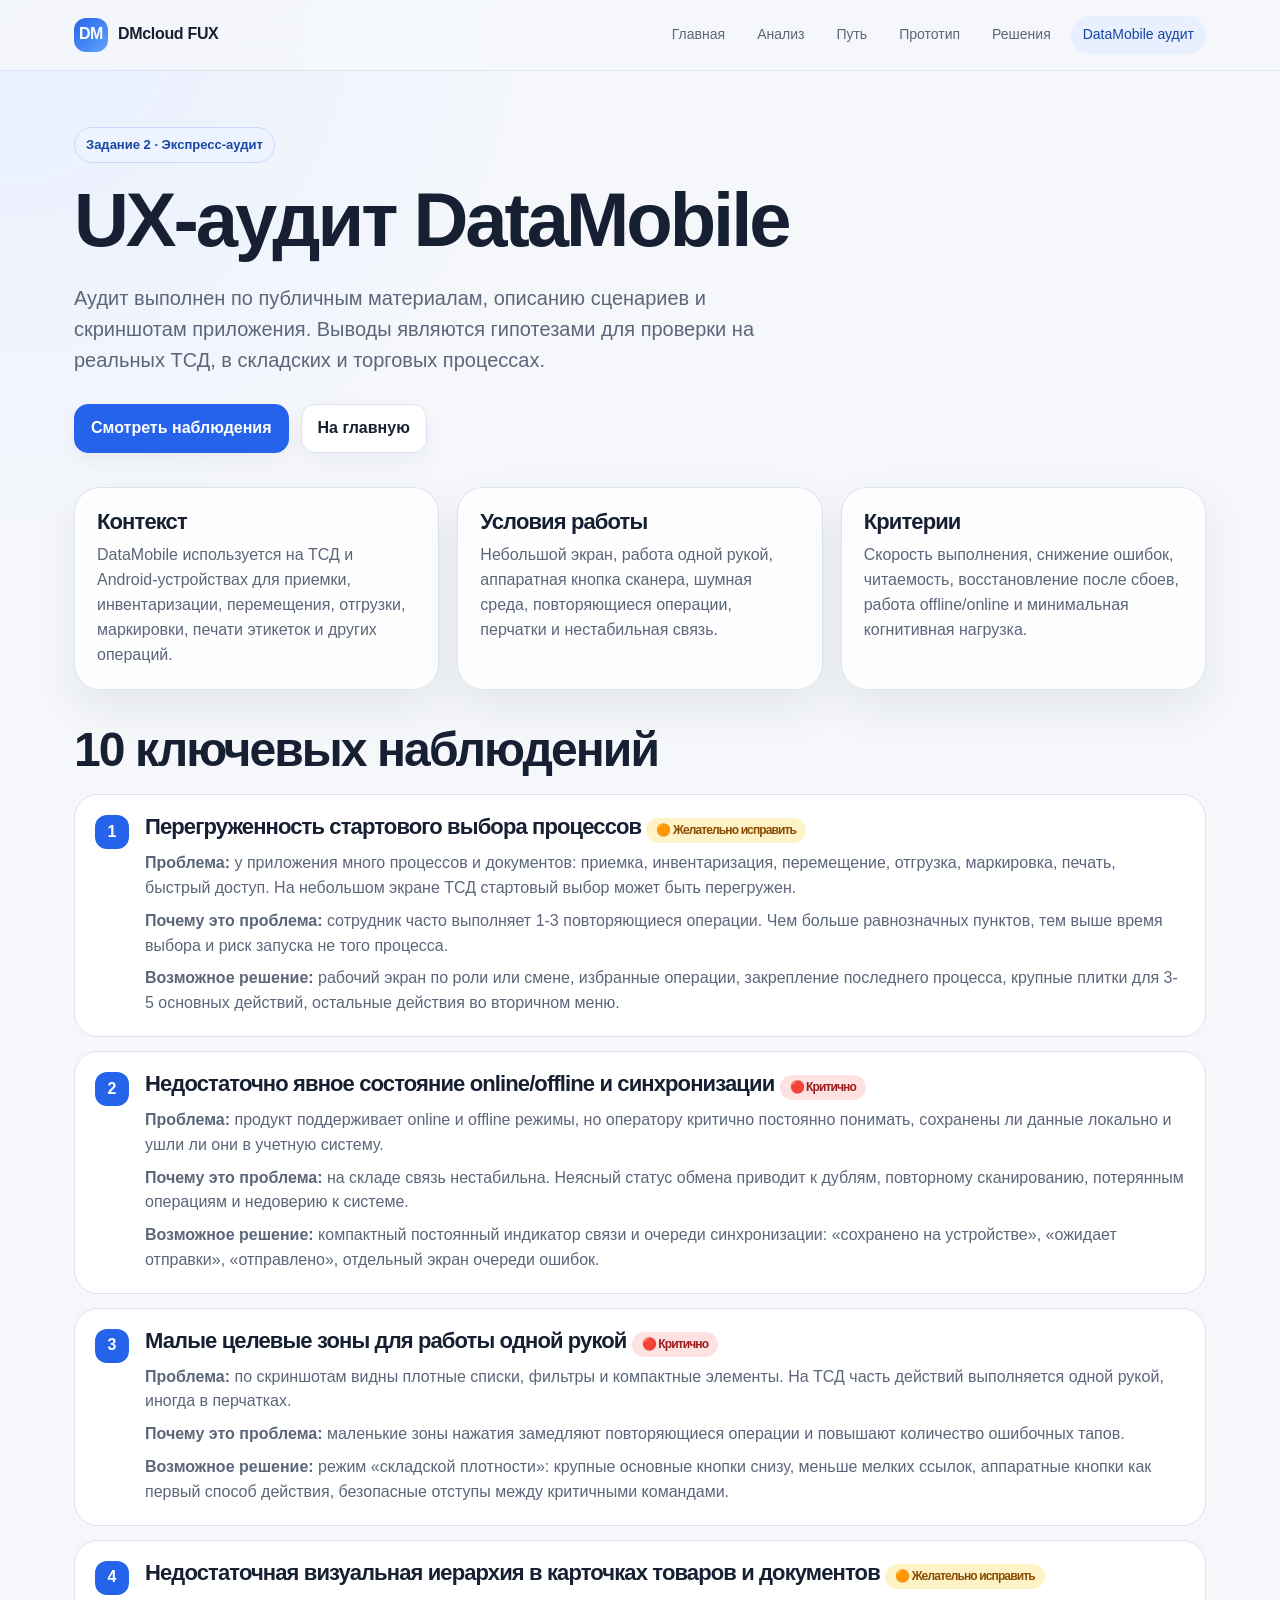
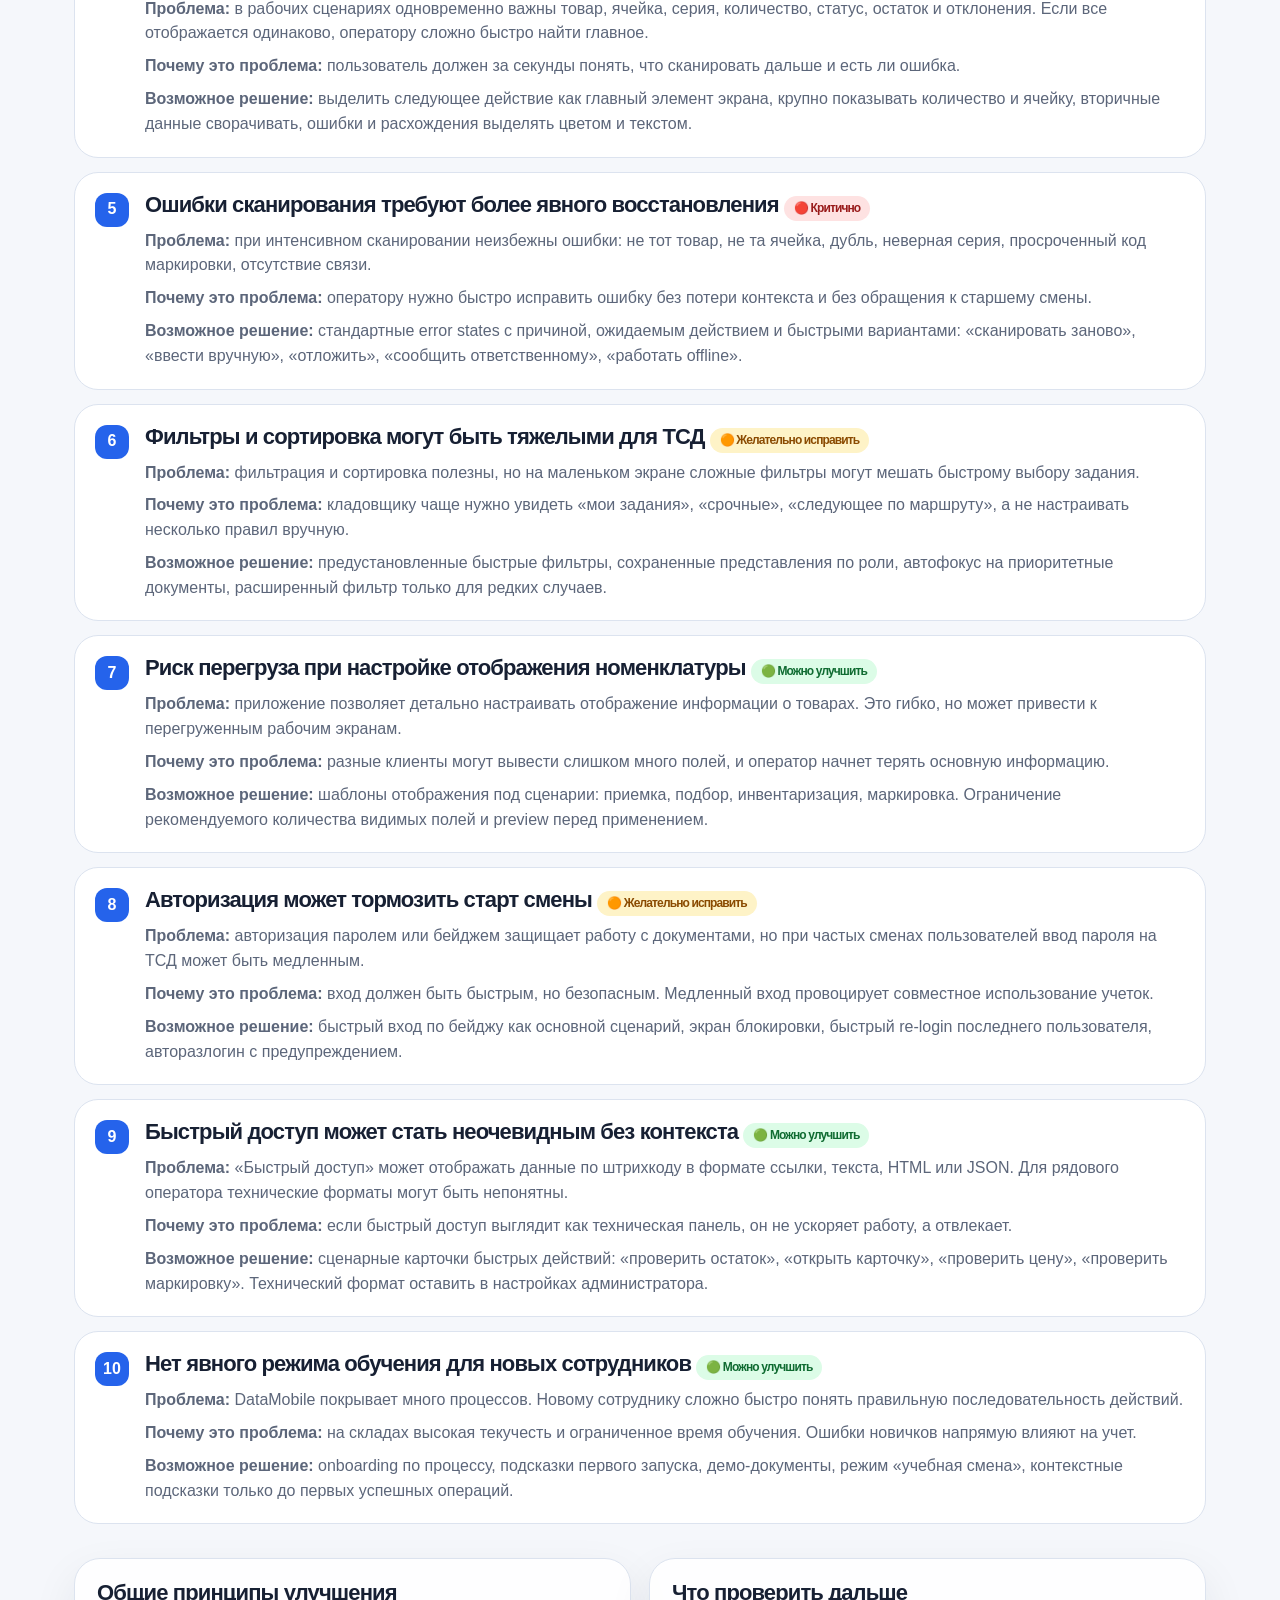
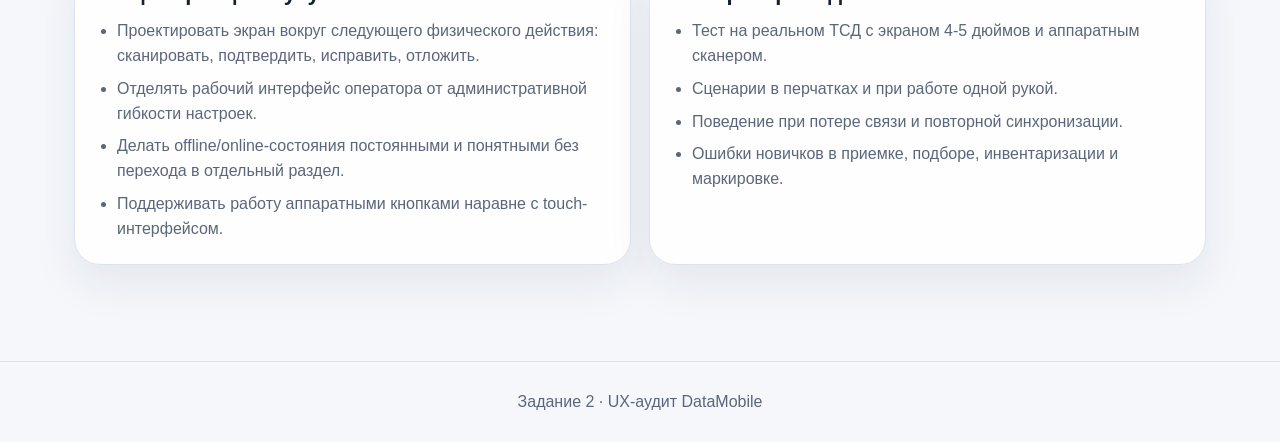
==== datamobile-audit.html @ c8d927a5 "Add DataMobile UX audit page" ====
<!doctype html>
<html lang="ru">
  <head>
    <meta charset="utf-8">
    <meta name="viewport" content="width=device-width, initial-scale=1">
    <title>UX-аудит DataMobile</title>
    <link rel="stylesheet" href="assets/styles.css">
  </head>
  <body>
    <header class="site-header">
      <nav class="nav" aria-label="Основная навигация">
        <a class="brand" href="index.html"><span class="brand-mark">DM</span><span>DMcloud FUX</span></a>
        <div class="nav-links">
          <a href="index.html">Главная</a>
          <a href="research.html">Анализ</a>
          <a href="journey.html">Путь</a>
          <a href="prototype.html">Прототип</a>
          <a href="decisions.html">Решения</a>
          <a class="active" href="datamobile-audit.html">DataMobile аудит</a>
        </div>
      </nav>
    </header>

    <main class="container">
      <p class="eyebrow">Задание 2 · Экспресс-аудит</p>
      <h1>UX-аудит DataMobile</h1>
      <p class="lead">Аудит выполнен по публичным материалам, описанию сценариев и скриншотам приложения. Выводы являются гипотезами для проверки на реальных ТСД, в складских и торговых процессах.</p>
      <div class="actions">
        <a class="button primary" href="#observations">Смотреть наблюдения</a>
        <a class="button" href="index.html">На главную</a>
      </div>

      <section class="section grid three">
        <article class="card info-card">
          <h3>Контекст</h3>
          <p>DataMobile используется на ТСД и Android-устройствах для приемки, инвентаризации, перемещения, отгрузки, маркировки, печати этикеток и других операций.</p>
        </article>
        <article class="card info-card">
          <h3>Условия работы</h3>
          <p>Небольшой экран, работа одной рукой, аппаратная кнопка сканера, шумная среда, повторяющиеся операции, перчатки и нестабильная связь.</p>
        </article>
        <article class="card info-card">
          <h3>Критерии</h3>
          <p>Скорость выполнения, снижение ошибок, читаемость, восстановление после сбоев, работа offline/online и минимальная когнитивная нагрузка.</p>
        </article>
      </section>

      <section id="observations" class="section">
        <h2 class="section-title">10 ключевых наблюдений</h2>
        <div class="flow">
          <article class="flow-step">
            <h3>Перегруженность стартового выбора процессов <span class="pill warning">🟠 Желательно исправить</span></h3>
            <p><strong>Проблема:</strong> у приложения много процессов и документов: приемка, инвентаризация, перемещение, отгрузка, маркировка, печать, быстрый доступ. На небольшом экране ТСД стартовый выбор может быть перегружен.</p>
            <p><strong>Почему это проблема:</strong> сотрудник часто выполняет 1-3 повторяющиеся операции. Чем больше равнозначных пунктов, тем выше время выбора и риск запуска не того процесса.</p>
            <p><strong>Возможное решение:</strong> рабочий экран по роли или смене, избранные операции, закрепление последнего процесса, крупные плитки для 3-5 основных действий, остальные действия во вторичном меню.</p>
          </article>

          <article class="flow-step">
            <h3>Недостаточно явное состояние online/offline и синхронизации <span class="pill danger">🔴 Критично</span></h3>
            <p><strong>Проблема:</strong> продукт поддерживает online и offline режимы, но оператору критично постоянно понимать, сохранены ли данные локально и ушли ли они в учетную систему.</p>
            <p><strong>Почему это проблема:</strong> на складе связь нестабильна. Неясный статус обмена приводит к дублям, повторному сканированию, потерянным операциям и недоверию к системе.</p>
            <p><strong>Возможное решение:</strong> компактный постоянный индикатор связи и очереди синхронизации: «сохранено на устройстве», «ожидает отправки», «отправлено», отдельный экран очереди ошибок.</p>
          </article>

          <article class="flow-step">
            <h3>Малые целевые зоны для работы одной рукой <span class="pill danger">🔴 Критично</span></h3>
            <p><strong>Проблема:</strong> по скриншотам видны плотные списки, фильтры и компактные элементы. На ТСД часть действий выполняется одной рукой, иногда в перчатках.</p>
            <p><strong>Почему это проблема:</strong> маленькие зоны нажатия замедляют повторяющиеся операции и повышают количество ошибочных тапов.</p>
            <p><strong>Возможное решение:</strong> режим «складской плотности»: крупные основные кнопки снизу, меньше мелких ссылок, аппаратные кнопки как первый способ действия, безопасные отступы между критичными командами.</p>
          </article>

          <article class="flow-step">
            <h3>Недостаточная визуальная иерархия в карточках товаров и документов <span class="pill warning">🟠 Желательно исправить</span></h3>
            <p><strong>Проблема:</strong> в рабочих сценариях одновременно важны товар, ячейка, серия, количество, статус, остаток и отклонения. Если все отображается одинаково, оператору сложно быстро найти главное.</p>
            <p><strong>Почему это проблема:</strong> пользователь должен за секунды понять, что сканировать дальше и есть ли ошибка.</p>
            <p><strong>Возможное решение:</strong> выделить следующее действие как главный элемент экрана, крупно показывать количество и ячейку, вторичные данные сворачивать, ошибки и расхождения выделять цветом и текстом.</p>
          </article>

          <article class="flow-step">
            <h3>Ошибки сканирования требуют более явного восстановления <span class="pill danger">🔴 Критично</span></h3>
            <p><strong>Проблема:</strong> при интенсивном сканировании неизбежны ошибки: не тот товар, не та ячейка, дубль, неверная серия, просроченный код маркировки, отсутствие связи.</p>
            <p><strong>Почему это проблема:</strong> оператору нужно быстро исправить ошибку без потери контекста и без обращения к старшему смены.</p>
            <p><strong>Возможное решение:</strong> стандартные error states с причиной, ожидаемым действием и быстрыми вариантами: «сканировать заново», «ввести вручную», «отложить», «сообщить ответственному», «работать offline».</p>
          </article>

          <article class="flow-step">
            <h3>Фильтры и сортировка могут быть тяжелыми для ТСД <span class="pill warning">🟠 Желательно исправить</span></h3>
            <p><strong>Проблема:</strong> фильтрация и сортировка полезны, но на маленьком экране сложные фильтры могут мешать быстрому выбору задания.</p>
            <p><strong>Почему это проблема:</strong> кладовщику чаще нужно увидеть «мои задания», «срочные», «следующее по маршруту», а не настраивать несколько правил вручную.</p>
            <p><strong>Возможное решение:</strong> предустановленные быстрые фильтры, сохраненные представления по роли, автофокус на приоритетные документы, расширенный фильтр только для редких случаев.</p>
          </article>

          <article class="flow-step">
            <h3>Риск перегруза при настройке отображения номенклатуры <span class="pill success">🟢 Можно улучшить</span></h3>
            <p><strong>Проблема:</strong> приложение позволяет детально настраивать отображение информации о товарах. Это гибко, но может привести к перегруженным рабочим экранам.</p>
            <p><strong>Почему это проблема:</strong> разные клиенты могут вывести слишком много полей, и оператор начнет терять основную информацию.</p>
            <p><strong>Возможное решение:</strong> шаблоны отображения под сценарии: приемка, подбор, инвентаризация, маркировка. Ограничение рекомендуемого количества видимых полей и preview перед применением.</p>
          </article>

          <article class="flow-step">
            <h3>Авторизация может тормозить старт смены <span class="pill warning">🟠 Желательно исправить</span></h3>
            <p><strong>Проблема:</strong> авторизация паролем или бейджем защищает работу с документами, но при частых сменах пользователей ввод пароля на ТСД может быть медленным.</p>
            <p><strong>Почему это проблема:</strong> вход должен быть быстрым, но безопасным. Медленный вход провоцирует совместное использование учеток.</p>
            <p><strong>Возможное решение:</strong> быстрый вход по бейджу как основной сценарий, экран блокировки, быстрый re-login последнего пользователя, авторазлогин с предупреждением.</p>
          </article>

          <article class="flow-step">
            <h3>Быстрый доступ может стать неочевидным без контекста <span class="pill success">🟢 Можно улучшить</span></h3>
            <p><strong>Проблема:</strong> «Быстрый доступ» может отображать данные по штрихкоду в формате ссылки, текста, HTML или JSON. Для рядового оператора технические форматы могут быть непонятны.</p>
            <p><strong>Почему это проблема:</strong> если быстрый доступ выглядит как техническая панель, он не ускоряет работу, а отвлекает.</p>
            <p><strong>Возможное решение:</strong> сценарные карточки быстрых действий: «проверить остаток», «открыть карточку», «проверить цену», «проверить маркировку». Технический формат оставить в настройках администратора.</p>
          </article>

          <article class="flow-step">
            <h3>Нет явного режима обучения для новых сотрудников <span class="pill success">🟢 Можно улучшить</span></h3>
            <p><strong>Проблема:</strong> DataMobile покрывает много процессов. Новому сотруднику сложно быстро понять правильную последовательность действий.</p>
            <p><strong>Почему это проблема:</strong> на складах высокая текучесть и ограниченное время обучения. Ошибки новичков напрямую влияют на учет.</p>
            <p><strong>Возможное решение:</strong> onboarding по процессу, подсказки первого запуска, демо-документы, режим «учебная смена», контекстные подсказки только до первых успешных операций.</p>
          </article>
        </div>
      </section>

      <section class="section compare">
        <article class="card info-card">
          <h3>Общие принципы улучшения</h3>
          <ul class="list">
            <li>Проектировать экран вокруг следующего физического действия: сканировать, подтвердить, исправить, отложить.</li>
            <li>Отделять рабочий интерфейс оператора от административной гибкости настроек.</li>
            <li>Делать offline/online-состояния постоянными и понятными без перехода в отдельный раздел.</li>
            <li>Поддерживать работу аппаратными кнопками наравне с touch-интерфейсом.</li>
          </ul>
        </article>
        <article class="card info-card">
          <h3>Что проверить дальше</h3>
          <ul class="list">
            <li>Тест на реальном ТСД с экраном 4-5 дюймов и аппаратным сканером.</li>
            <li>Сценарии в перчатках и при работе одной рукой.</li>
            <li>Поведение при потере связи и повторной синхронизации.</li>
            <li>Ошибки новичков в приемке, подборе, инвентаризации и маркировке.</li>
          </ul>
        </article>
      </section>
    </main>

    <footer class="footer">Задание 2 · UX-аудит DataMobile</footer>
  </body>
</html>
---- assets/styles.css ----
:root {
  --bg: #f5f7fb;
  --surface: #ffffff;
  --surface-strong: #eef4ff;
  --text: #172033;
  --muted: #5c667a;
  --line: #dce3ef;
  --primary: #2563eb;
  --primary-dark: #1746a2;
  --success: #16a34a;
  --warning: #f59e0b;
  --danger: #dc2626;
  --shadow: 0 18px 45px rgba(23, 32, 51, 0.08);
}

* {
  box-sizing: border-box;
}

html {
  scroll-behavior: smooth;
}

body {
  margin: 0;
  color: var(--text);
  background: radial-gradient(circle at top left, #e7efff 0, transparent 34rem), var(--bg);
  font-family: Inter, "Segoe UI", Arial, sans-serif;
  line-height: 1.55;
}

a {
  color: inherit;
  text-decoration: none;
}

.site-header {
  position: sticky;
  top: 0;
  z-index: 10;
  border-bottom: 1px solid rgba(220, 227, 239, 0.88);
  background: rgba(245, 247, 251, 0.92);
  backdrop-filter: blur(16px);
}

.nav {
  max-width: 1180px;
  margin: 0 auto;
  padding: 16px 24px;
  display: flex;
  align-items: center;
  justify-content: space-between;
  gap: 24px;
}

.brand {
  display: flex;
  align-items: center;
  gap: 10px;
  font-weight: 800;
  letter-spacing: -0.02em;
}

.brand-mark {
  width: 34px;
  height: 34px;
  display: grid;
  place-items: center;
  color: #fff;
  border-radius: 12px;
  background: linear-gradient(135deg, var(--primary), #60a5fa);
}

.nav-links {
  display: flex;
  align-items: center;
  gap: 8px;
  flex-wrap: wrap;
}

.nav-links a {
  padding: 8px 12px;
  border-radius: 999px;
  color: var(--muted);
  font-size: 14px;
}

.nav-links a:hover,
.nav-links a.active {
  color: var(--primary-dark);
  background: #e8f0ff;
}

.container {
  max-width: 1180px;
  margin: 0 auto;
  padding: 56px 24px;
}

.hero {
  display: grid;
  grid-template-columns: minmax(0, 1.1fr) minmax(320px, 0.9fr);
  gap: 32px;
  align-items: center;
}

.eyebrow {
  display: inline-flex;
  align-items: center;
  gap: 8px;
  margin: 0 0 16px;
  padding: 7px 11px;
  border: 1px solid #c9d8ff;
  border-radius: 999px;
  color: var(--primary-dark);
  background: #edf4ff;
  font-size: 13px;
  font-weight: 700;
}

h1,
h2,
h3 {
  margin: 0;
  line-height: 1.08;
  letter-spacing: -0.04em;
}

h1 {
  font-size: clamp(40px, 7vw, 76px);
}

h2 {
  font-size: clamp(30px, 4vw, 48px);
}

h3 {
  font-size: 22px;
}

p {
  margin: 0;
}

.lead {
  margin-top: 22px;
  color: var(--muted);
  font-size: 20px;
  max-width: 720px;
}

.section-lead {
  margin-top: 14px;
  color: var(--muted);
  font-size: 18px;
  max-width: 760px;
}

.actions {
  margin-top: 28px;
  display: flex;
  gap: 12px;
  flex-wrap: wrap;
}

.button {
  display: inline-flex;
  align-items: center;
  justify-content: center;
  min-height: 44px;
  padding: 11px 16px;
  border-radius: 14px;
  border: 1px solid var(--line);
  background: var(--surface);
  color: var(--text);
  font-weight: 800;
  box-shadow: 0 8px 20px rgba(23, 32, 51, 0.05);
}

.button.primary {
  border-color: var(--primary);
  background: var(--primary);
  color: #fff;
}

.button.ghost {
  box-shadow: none;
  background: transparent;
}

.card {
  border: 1px solid var(--line);
  border-radius: 26px;
  background: rgba(255, 255, 255, 0.9);
  box-shadow: var(--shadow);
}

.hero-card {
  padding: 24px;
}

.setup-preview {
  display: grid;
  gap: 12px;
}

.preview-row,
.status-row {
  display: flex;
  align-items: center;
  justify-content: space-between;
  gap: 16px;
  padding: 14px;
  border-radius: 18px;
  background: #f8faff;
}

.preview-row strong,
.status-row strong {
  display: block;
}

.preview-row span,
.status-row span {
  color: var(--muted);
  font-size: 14px;
}

.pill {
  display: inline-flex;
  align-items: center;
  justify-content: center;
  white-space: nowrap;
  padding: 6px 10px;
  border-radius: 999px;
  color: var(--primary-dark);
  background: #e8f0ff;
  font-size: 12px;
  font-weight: 800;
}

.pill.success {
  color: #0f6b31;
  background: #dcfce7;
}

.pill.warning {
  color: #8a4a00;
  background: #fef3c7;
}

.pill.danger {
  color: #991b1b;
  background: #fee2e2;
}

.grid {
  display: grid;
  gap: 18px;
}

.grid.three {
  grid-template-columns: repeat(3, minmax(0, 1fr));
}

.grid.two {
  grid-template-columns: repeat(2, minmax(0, 1fr));
}

.info-card {
  padding: 22px;
}

.info-card p,
.info-card li {
  color: var(--muted);
}

.info-card h3 + p {
  margin-top: 10px;
}

.section {
  margin-top: 34px;
}

.section-title {
  margin-bottom: 18px;
}

.list {
  margin: 14px 0 0;
  padding-left: 20px;
}

.list li + li {
  margin-top: 8px;
}

.flow {
  display: grid;
  gap: 14px;
  counter-reset: flow;
}

.flow-step {
  position: relative;
  padding: 20px 20px 20px 70px;
  border: 1px solid var(--line);
  border-radius: 24px;
  background: var(--surface);
}

.flow-step::before {
  counter-increment: flow;
  content: counter(flow);
  position: absolute;
  left: 20px;
  top: 20px;
  width: 34px;
  height: 34px;
  display: grid;
  place-items: center;
  border-radius: 12px;
  color: #fff;
  background: var(--primary);
  font-weight: 900;
}

.flow-step p {
  margin-top: 8px;
  color: var(--muted);
}

.compare {
  display: grid;
  grid-template-columns: 1fr 1fr;
  gap: 18px;
}

.compare .bad {
  border-color: #fecaca;
  background: #fff7f7;
}

.compare .good {
  border-color: #bbf7d0;
  background: #f6fff9;
}

.prototype-nav {
  position: sticky;
  top: 68px;
  z-index: 9;
  display: flex;
  gap: 8px;
  margin: 24px 0;
  padding: 10px;
  overflow-x: auto;
  border: 1px solid var(--line);
  border-radius: 18px;
  background: rgba(255, 255, 255, 0.92);
}

.prototype-nav a {
  flex: 0 0 auto;
  padding: 8px 11px;
  border-radius: 999px;
  color: var(--muted);
  font-size: 13px;
  font-weight: 800;
}

.prototype-nav a:hover {
  color: var(--primary-dark);
  background: #e8f0ff;
}

.screen {
  scroll-margin-top: 140px;
  margin-top: 22px;
  padding: 24px;
  border: 1px solid var(--line);
  border-radius: 28px;
  background: var(--surface);
  box-shadow: var(--shadow);
}

.screen-header {
  display: flex;
  justify-content: space-between;
  gap: 16px;
  align-items: flex-start;
  margin-bottom: 20px;
}

.screen-body {
  display: grid;
  grid-template-columns: minmax(0, 1.1fr) minmax(280px, 0.9fr);
  gap: 18px;
}

.mock-panel {
  padding: 18px;
  border: 1px solid var(--line);
  border-radius: 22px;
  background: #f8faff;
}

.mock-field {
  display: flex;
  justify-content: space-between;
  gap: 12px;
  margin-top: 12px;
  padding: 12px;
  border: 1px solid var(--line);
  border-radius: 14px;
  background: #fff;
  color: var(--muted);
}

.qr {
  width: 116px;
  height: 116px;
  border-radius: 18px;
  background:
    linear-gradient(90deg, #172033 12px, transparent 12px) 0 0 / 29px 29px,
    linear-gradient(#172033 12px, transparent 12px) 0 0 / 29px 29px,
    #fff;
  border: 12px solid #fff;
  box-shadow: inset 0 0 0 1px var(--line);
}

.note {
  margin-top: 14px;
  padding: 14px;
  border-radius: 18px;
  background: var(--surface-strong);
  color: var(--primary-dark);
  font-size: 14px;
}

.footer {
  margin-top: 40px;
  padding: 28px 24px;
  border-top: 1px solid var(--line);
  color: var(--muted);
  text-align: center;
}

@media (max-width: 860px) {
  .nav {
    align-items: flex-start;
    flex-direction: column;
  }

  .hero,
  .grid.three,
  .grid.two,
  .compare,
  .screen-body {
    grid-template-columns: 1fr;
  }

  .container {
    padding: 36px 18px;
  }

  .screen-header {
    flex-direction: column;
  }
}

@media (max-width: 520px) {
  .actions,
  .nav-links {
    width: 100%;
  }

  .button {
    width: 100%;
  }

  .preview-row,
  .status-row,
  .mock-field {
    align-items: flex-start;
    flex-direction: column;
  }
}
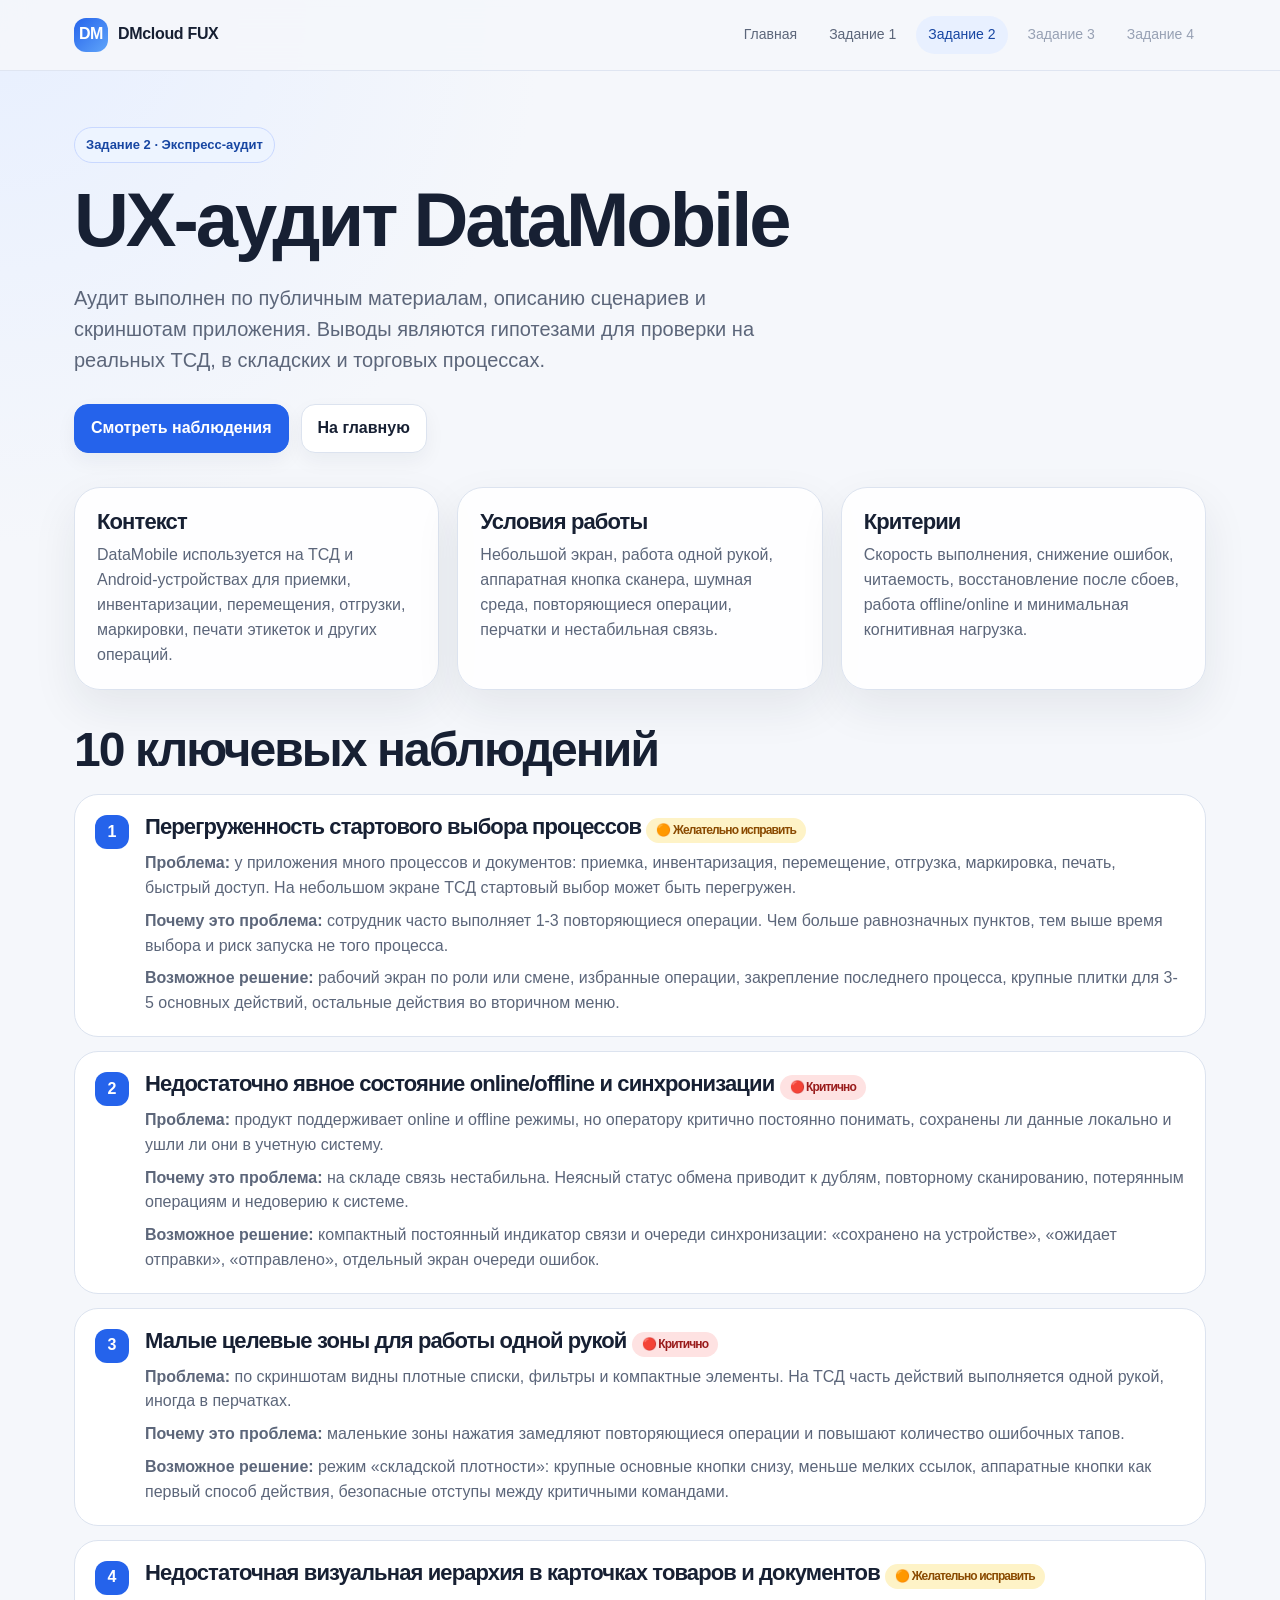
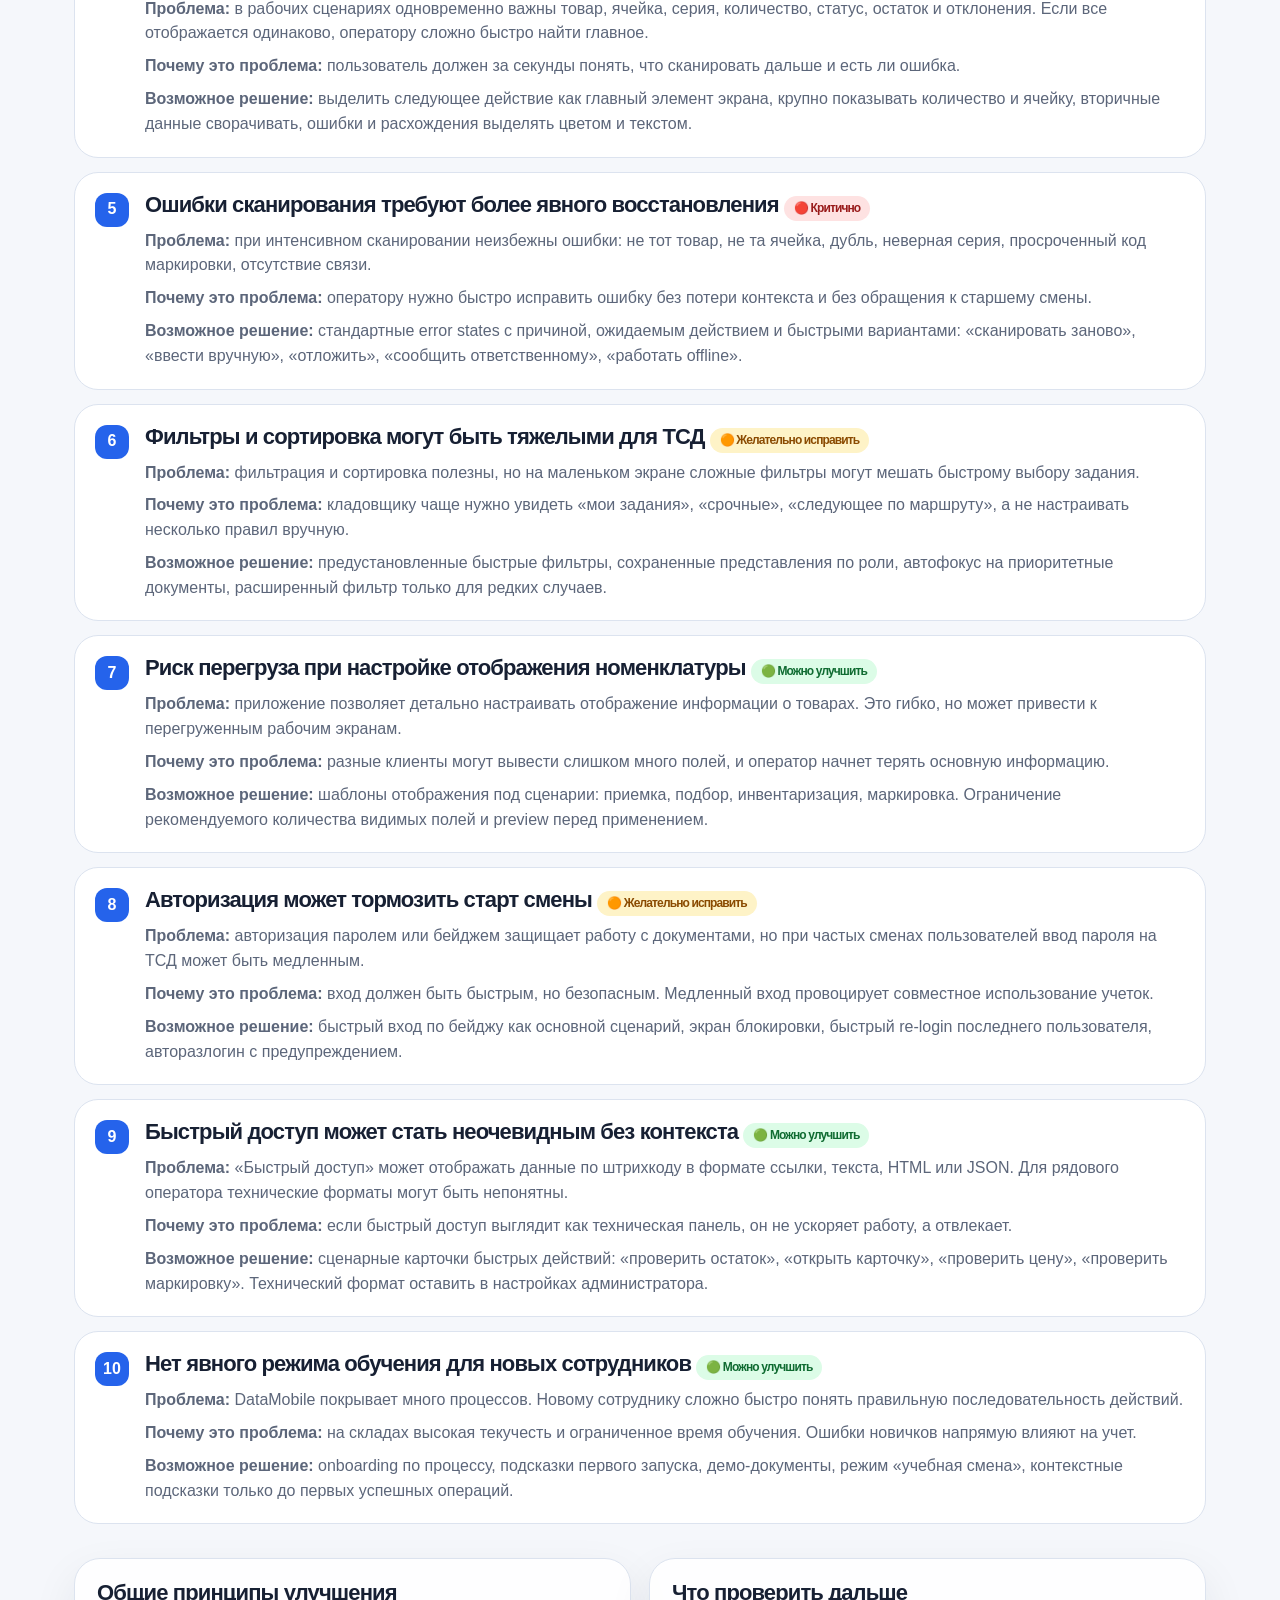
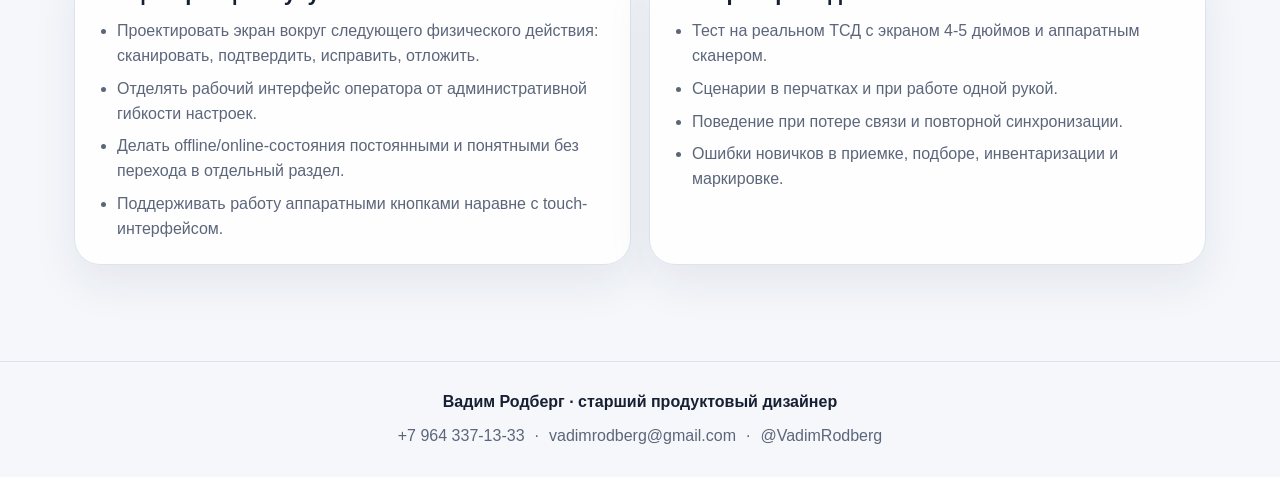
==== commit 6bc222d6: "Organize assignments and add contact footer" ====
--- a/datamobile-audit.html
+++ b/datamobile-audit.html
@@ -12,11 +12,10 @@
         <a class="brand" href="index.html"><span class="brand-mark">DM</span><span>DMcloud FUX</span></a>
         <div class="nav-links">
           <a href="index.html">Главная</a>
-          <a href="research.html">Анализ</a>
-          <a href="journey.html">Путь</a>
-          <a href="prototype.html">Прототип</a>
-          <a href="decisions.html">Решения</a>
-          <a class="active" href="datamobile-audit.html">DataMobile аудит</a>
+          <a href="journey.html">Задание 1</a>
+          <a class="active" href="datamobile-audit.html">Задание 2</a>
+          <a class="muted-link" href="index.html#task-3">Задание 3</a>
+          <a class="muted-link" href="index.html#task-4">Задание 4</a>
         </div>
       </nav>
     </header>
@@ -142,6 +141,9 @@
       </section>
     </main>
 
-    <footer class="footer">Задание 2 · UX-аудит DataMobile</footer>
+    <footer class="footer">
+      <strong>Вадим Родберг · старший продуктовый дизайнер</strong>
+      <div class="footer-contacts"><a href="tel:+79643371333">+7 964 337-13-33</a><span>·</span><a href="mailto:vadimrodberg@gmail.com">vadimrodberg@gmail.com</a><span>·</span><a href="https://t.me/VadimRodberg">@VadimRodberg</a></div>
+    </footer>
   </body>
 </html>
--- a/assets/styles.css
+++ b/assets/styles.css
@@ -91,6 +91,10 @@
   background: #e8f0ff;
 }
 
+.nav-links a.muted-link {
+  color: #97a1b4;
+}
+
 .container {
   max-width: 1180px;
   margin: 0 auto;
@@ -448,6 +452,33 @@
   text-align: center;
 }
 
+.footer strong {
+  display: block;
+  color: var(--text);
+  font-size: 16px;
+}
+
+.footer-contacts {
+  display: flex;
+  justify-content: center;
+  gap: 10px;
+  flex-wrap: wrap;
+  margin-top: 10px;
+}
+
+.footer-contacts a,
+.footer-contacts span {
+  color: var(--muted);
+}
+
+.footer-contacts a:hover {
+  color: var(--primary-dark);
+}
+
+.placeholder {
+  opacity: 0.72;
+}
+
 @media (max-width: 860px) {
   .nav {
     align-items: flex-start;
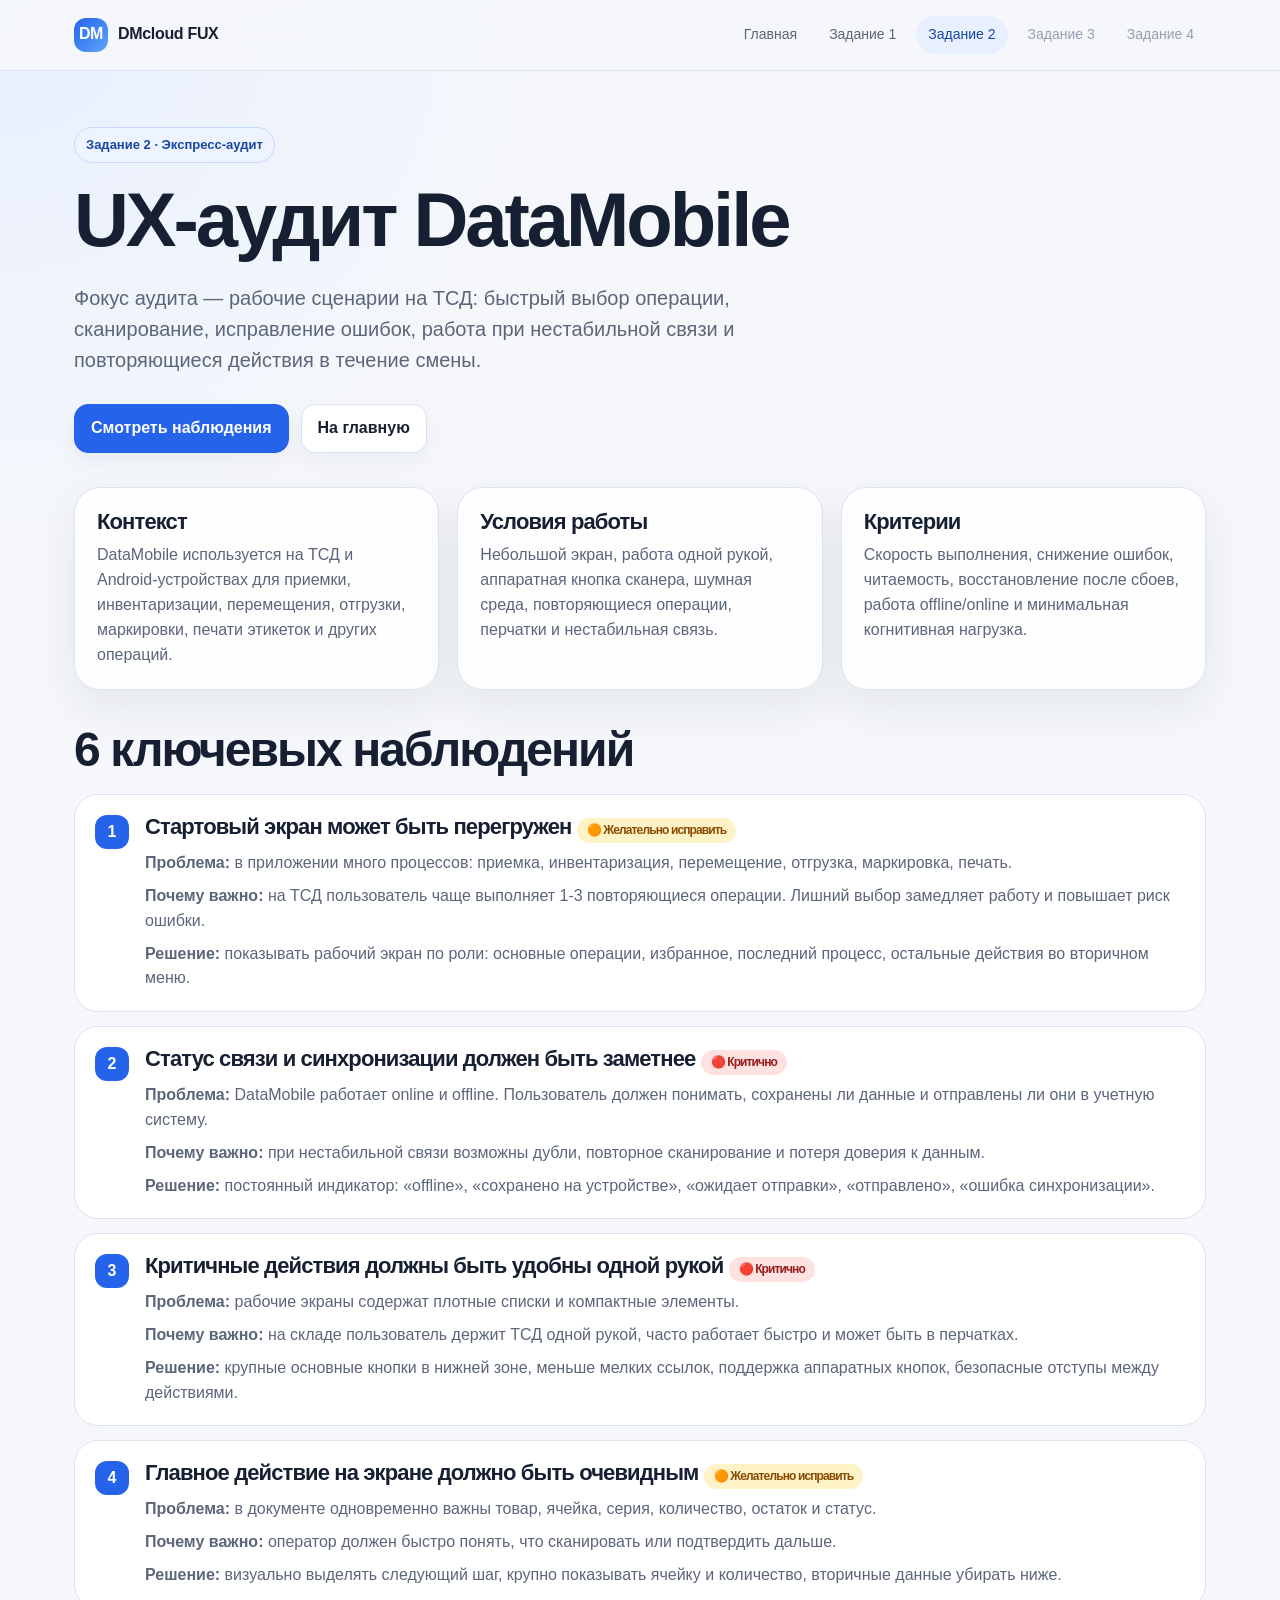
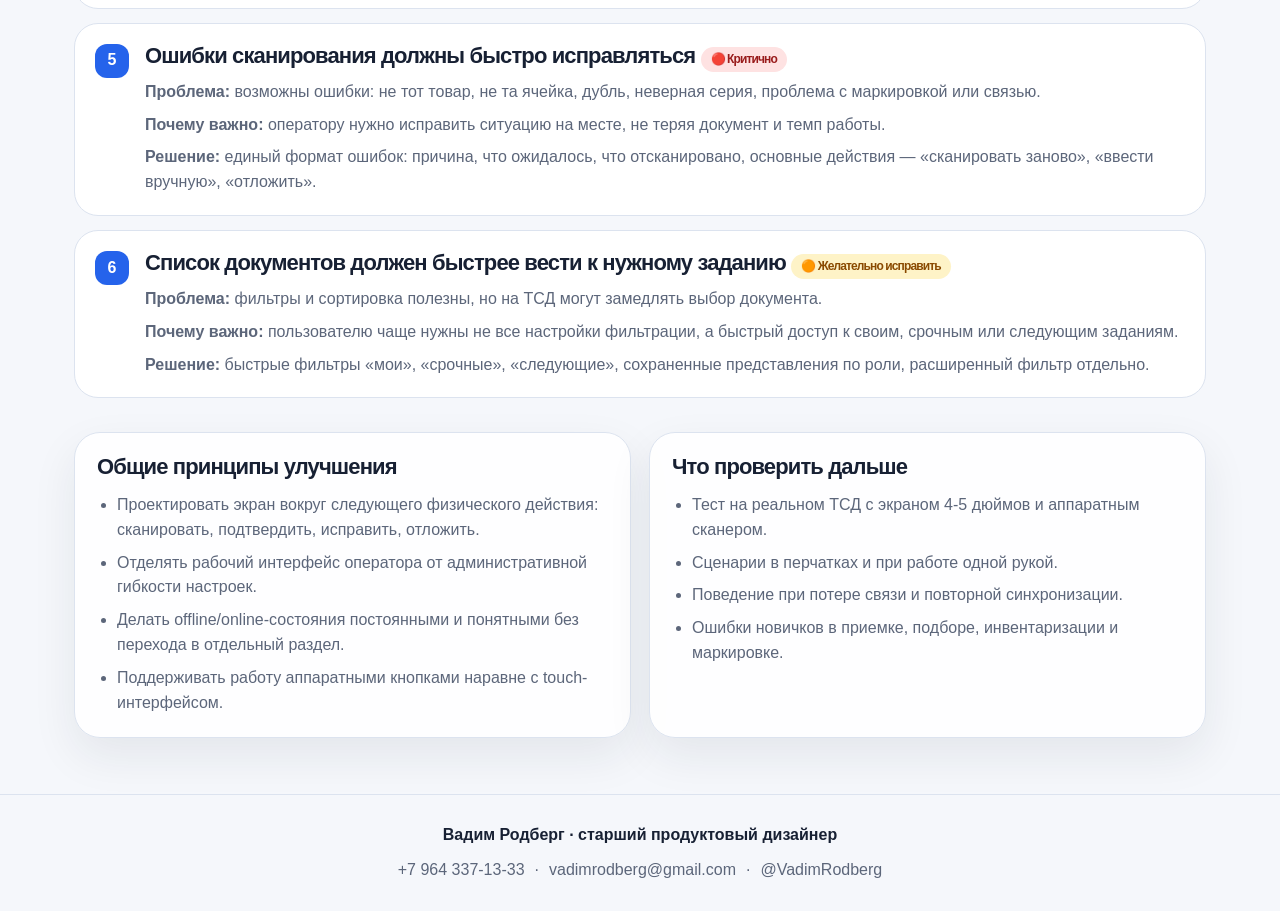
==== commit 2f8a48a8: "Сокращу аудит до меньшего числа сильных наблюдений и перепишу текст сухо: короткая проблема, почему " ====
--- a/datamobile-audit.html
+++ b/datamobile-audit.html
@@ -12,7 +12,7 @@
         <a class="brand" href="index.html"><span class="brand-mark">DM</span><span>DMcloud FUX</span></a>
         <div class="nav-links">
           <a href="index.html">Главная</a>
-          <a href="journey.html">Задание 1</a>
+          <a href="task-1.html">Задание 1</a>
           <a class="active" href="datamobile-audit.html">Задание 2</a>
           <a class="muted-link" href="index.html#task-3">Задание 3</a>
           <a class="muted-link" href="index.html#task-4">Задание 4</a>
@@ -23,7 +23,7 @@
     <main class="container">
       <p class="eyebrow">Задание 2 · Экспресс-аудит</p>
       <h1>UX-аудит DataMobile</h1>
-      <p class="lead">Аудит выполнен по публичным материалам, описанию сценариев и скриншотам приложения. Выводы являются гипотезами для проверки на реальных ТСД, в складских и торговых процессах.</p>
+      <p class="lead">Фокус аудита — рабочие сценарии на ТСД: быстрый выбор операции, сканирование, исправление ошибок, работа при нестабильной связи и повторяющиеся действия в течение смены.</p>
       <div class="actions">
         <a class="button primary" href="#observations">Смотреть наблюдения</a>
         <a class="button" href="index.html">На главную</a>
@@ -45,76 +45,48 @@
       </section>
 
       <section id="observations" class="section">
-        <h2 class="section-title">10 ключевых наблюдений</h2>
+        <h2 class="section-title">6 ключевых наблюдений</h2>
         <div class="flow">
           <article class="flow-step">
-            <h3>Перегруженность стартового выбора процессов <span class="pill warning">🟠 Желательно исправить</span></h3>
-            <p><strong>Проблема:</strong> у приложения много процессов и документов: приемка, инвентаризация, перемещение, отгрузка, маркировка, печать, быстрый доступ. На небольшом экране ТСД стартовый выбор может быть перегружен.</p>
-            <p><strong>Почему это проблема:</strong> сотрудник часто выполняет 1-3 повторяющиеся операции. Чем больше равнозначных пунктов, тем выше время выбора и риск запуска не того процесса.</p>
-            <p><strong>Возможное решение:</strong> рабочий экран по роли или смене, избранные операции, закрепление последнего процесса, крупные плитки для 3-5 основных действий, остальные действия во вторичном меню.</p>
+            <h3>Стартовый экран может быть перегружен <span class="pill warning">🟠 Желательно исправить</span></h3>
+            <p><strong>Проблема:</strong> в приложении много процессов: приемка, инвентаризация, перемещение, отгрузка, маркировка, печать.</p>
+            <p><strong>Почему важно:</strong> на ТСД пользователь чаще выполняет 1-3 повторяющиеся операции. Лишний выбор замедляет работу и повышает риск ошибки.</p>
+            <p><strong>Решение:</strong> показывать рабочий экран по роли: основные операции, избранное, последний процесс, остальные действия во вторичном меню.</p>
           </article>
 
           <article class="flow-step">
-            <h3>Недостаточно явное состояние online/offline и синхронизации <span class="pill danger">🔴 Критично</span></h3>
-            <p><strong>Проблема:</strong> продукт поддерживает online и offline режимы, но оператору критично постоянно понимать, сохранены ли данные локально и ушли ли они в учетную систему.</p>
-            <p><strong>Почему это проблема:</strong> на складе связь нестабильна. Неясный статус обмена приводит к дублям, повторному сканированию, потерянным операциям и недоверию к системе.</p>
-            <p><strong>Возможное решение:</strong> компактный постоянный индикатор связи и очереди синхронизации: «сохранено на устройстве», «ожидает отправки», «отправлено», отдельный экран очереди ошибок.</p>
+            <h3>Статус связи и синхронизации должен быть заметнее <span class="pill danger">🔴 Критично</span></h3>
+            <p><strong>Проблема:</strong> DataMobile работает online и offline. Пользователь должен понимать, сохранены ли данные и отправлены ли они в учетную систему.</p>
+            <p><strong>Почему важно:</strong> при нестабильной связи возможны дубли, повторное сканирование и потеря доверия к данным.</p>
+            <p><strong>Решение:</strong> постоянный индикатор: «offline», «сохранено на устройстве», «ожидает отправки», «отправлено», «ошибка синхронизации».</p>
           </article>
 
           <article class="flow-step">
-            <h3>Малые целевые зоны для работы одной рукой <span class="pill danger">🔴 Критично</span></h3>
-            <p><strong>Проблема:</strong> по скриншотам видны плотные списки, фильтры и компактные элементы. На ТСД часть действий выполняется одной рукой, иногда в перчатках.</p>
-            <p><strong>Почему это проблема:</strong> маленькие зоны нажатия замедляют повторяющиеся операции и повышают количество ошибочных тапов.</p>
-            <p><strong>Возможное решение:</strong> режим «складской плотности»: крупные основные кнопки снизу, меньше мелких ссылок, аппаратные кнопки как первый способ действия, безопасные отступы между критичными командами.</p>
+            <h3>Критичные действия должны быть удобны одной рукой <span class="pill danger">🔴 Критично</span></h3>
+            <p><strong>Проблема:</strong> рабочие экраны содержат плотные списки и компактные элементы.</p>
+            <p><strong>Почему важно:</strong> на складе пользователь держит ТСД одной рукой, часто работает быстро и может быть в перчатках.</p>
+            <p><strong>Решение:</strong> крупные основные кнопки в нижней зоне, меньше мелких ссылок, поддержка аппаратных кнопок, безопасные отступы между действиями.</p>
           </article>
 
           <article class="flow-step">
-            <h3>Недостаточная визуальная иерархия в карточках товаров и документов <span class="pill warning">🟠 Желательно исправить</span></h3>
-            <p><strong>Проблема:</strong> в рабочих сценариях одновременно важны товар, ячейка, серия, количество, статус, остаток и отклонения. Если все отображается одинаково, оператору сложно быстро найти главное.</p>
-            <p><strong>Почему это проблема:</strong> пользователь должен за секунды понять, что сканировать дальше и есть ли ошибка.</p>
-            <p><strong>Возможное решение:</strong> выделить следующее действие как главный элемент экрана, крупно показывать количество и ячейку, вторичные данные сворачивать, ошибки и расхождения выделять цветом и текстом.</p>
+            <h3>Главное действие на экране должно быть очевидным <span class="pill warning">🟠 Желательно исправить</span></h3>
+            <p><strong>Проблема:</strong> в документе одновременно важны товар, ячейка, серия, количество, остаток и статус.</p>
+            <p><strong>Почему важно:</strong> оператор должен быстро понять, что сканировать или подтвердить дальше.</p>
+            <p><strong>Решение:</strong> визуально выделять следующий шаг, крупно показывать ячейку и количество, вторичные данные убирать ниже.</p>
           </article>
 
           <article class="flow-step">
-            <h3>Ошибки сканирования требуют более явного восстановления <span class="pill danger">🔴 Критично</span></h3>
-            <p><strong>Проблема:</strong> при интенсивном сканировании неизбежны ошибки: не тот товар, не та ячейка, дубль, неверная серия, просроченный код маркировки, отсутствие связи.</p>
-            <p><strong>Почему это проблема:</strong> оператору нужно быстро исправить ошибку без потери контекста и без обращения к старшему смены.</p>
-            <p><strong>Возможное решение:</strong> стандартные error states с причиной, ожидаемым действием и быстрыми вариантами: «сканировать заново», «ввести вручную», «отложить», «сообщить ответственному», «работать offline».</p>
+            <h3>Ошибки сканирования должны быстро исправляться <span class="pill danger">🔴 Критично</span></h3>
+            <p><strong>Проблема:</strong> возможны ошибки: не тот товар, не та ячейка, дубль, неверная серия, проблема с маркировкой или связью.</p>
+            <p><strong>Почему важно:</strong> оператору нужно исправить ситуацию на месте, не теряя документ и темп работы.</p>
+            <p><strong>Решение:</strong> единый формат ошибок: причина, что ожидалось, что отсканировано, основные действия — «сканировать заново», «ввести вручную», «отложить».</p>
           </article>
 
           <article class="flow-step">
-            <h3>Фильтры и сортировка могут быть тяжелыми для ТСД <span class="pill warning">🟠 Желательно исправить</span></h3>
-            <p><strong>Проблема:</strong> фильтрация и сортировка полезны, но на маленьком экране сложные фильтры могут мешать быстрому выбору задания.</p>
-            <p><strong>Почему это проблема:</strong> кладовщику чаще нужно увидеть «мои задания», «срочные», «следующее по маршруту», а не настраивать несколько правил вручную.</p>
-            <p><strong>Возможное решение:</strong> предустановленные быстрые фильтры, сохраненные представления по роли, автофокус на приоритетные документы, расширенный фильтр только для редких случаев.</p>
-          </article>
-
-          <article class="flow-step">
-            <h3>Риск перегруза при настройке отображения номенклатуры <span class="pill success">🟢 Можно улучшить</span></h3>
-            <p><strong>Проблема:</strong> приложение позволяет детально настраивать отображение информации о товарах. Это гибко, но может привести к перегруженным рабочим экранам.</p>
-            <p><strong>Почему это проблема:</strong> разные клиенты могут вывести слишком много полей, и оператор начнет терять основную информацию.</p>
-            <p><strong>Возможное решение:</strong> шаблоны отображения под сценарии: приемка, подбор, инвентаризация, маркировка. Ограничение рекомендуемого количества видимых полей и preview перед применением.</p>
-          </article>
-
-          <article class="flow-step">
-            <h3>Авторизация может тормозить старт смены <span class="pill warning">🟠 Желательно исправить</span></h3>
-            <p><strong>Проблема:</strong> авторизация паролем или бейджем защищает работу с документами, но при частых сменах пользователей ввод пароля на ТСД может быть медленным.</p>
-            <p><strong>Почему это проблема:</strong> вход должен быть быстрым, но безопасным. Медленный вход провоцирует совместное использование учеток.</p>
-            <p><strong>Возможное решение:</strong> быстрый вход по бейджу как основной сценарий, экран блокировки, быстрый re-login последнего пользователя, авторазлогин с предупреждением.</p>
-          </article>
-
-          <article class="flow-step">
-            <h3>Быстрый доступ может стать неочевидным без контекста <span class="pill success">🟢 Можно улучшить</span></h3>
-            <p><strong>Проблема:</strong> «Быстрый доступ» может отображать данные по штрихкоду в формате ссылки, текста, HTML или JSON. Для рядового оператора технические форматы могут быть непонятны.</p>
-            <p><strong>Почему это проблема:</strong> если быстрый доступ выглядит как техническая панель, он не ускоряет работу, а отвлекает.</p>
-            <p><strong>Возможное решение:</strong> сценарные карточки быстрых действий: «проверить остаток», «открыть карточку», «проверить цену», «проверить маркировку». Технический формат оставить в настройках администратора.</p>
-          </article>
-
-          <article class="flow-step">
-            <h3>Нет явного режима обучения для новых сотрудников <span class="pill success">🟢 Можно улучшить</span></h3>
-            <p><strong>Проблема:</strong> DataMobile покрывает много процессов. Новому сотруднику сложно быстро понять правильную последовательность действий.</p>
-            <p><strong>Почему это проблема:</strong> на складах высокая текучесть и ограниченное время обучения. Ошибки новичков напрямую влияют на учет.</p>
-            <p><strong>Возможное решение:</strong> onboarding по процессу, подсказки первого запуска, демо-документы, режим «учебная смена», контекстные подсказки только до первых успешных операций.</p>
+            <h3>Список документов должен быстрее вести к нужному заданию <span class="pill warning">🟠 Желательно исправить</span></h3>
+            <p><strong>Проблема:</strong> фильтры и сортировка полезны, но на ТСД могут замедлять выбор документа.</p>
+            <p><strong>Почему важно:</strong> пользователю чаще нужны не все настройки фильтрации, а быстрый доступ к своим, срочным или следующим заданиям.</p>
+            <p><strong>Решение:</strong> быстрые фильтры «мои», «срочные», «следующие», сохраненные представления по роли, расширенный фильтр отдельно.</p>
           </article>
         </div>
       </section>
@@ -139,6 +111,7 @@
           </ul>
         </article>
       </section>
+
     </main>
 
     <footer class="footer">
--- a/assets/styles.css
+++ b/assets/styles.css
@@ -18,15 +18,23 @@
 }
 
 html {
+  min-height: 100%;
   scroll-behavior: smooth;
 }
 
 body {
+  min-height: 100vh;
   margin: 0;
   color: var(--text);
   background: radial-gradient(circle at top left, #e7efff 0, transparent 34rem), var(--bg);
   font-family: Inter, "Segoe UI", Arial, sans-serif;
   line-height: 1.55;
+  display: flex;
+  flex-direction: column;
+}
+
+main {
+  flex: 1;
 }
 
 a {
@@ -106,6 +114,19 @@
   grid-template-columns: minmax(0, 1.1fr) minmax(320px, 0.9fr);
   gap: 32px;
   align-items: center;
+}
+
+.home-hero {
+  padding-top: 64px;
+}
+
+.candidate-card {
+  padding: 24px;
+}
+
+.candidate-list {
+  display: grid;
+  gap: 12px;
 }
 
 .eyebrow {
@@ -445,7 +466,7 @@
 }
 
 .footer {
-  margin-top: 40px;
+  margin-top: auto;
   padding: 28px 24px;
   border-top: 1px solid var(--line);
   color: var(--muted);
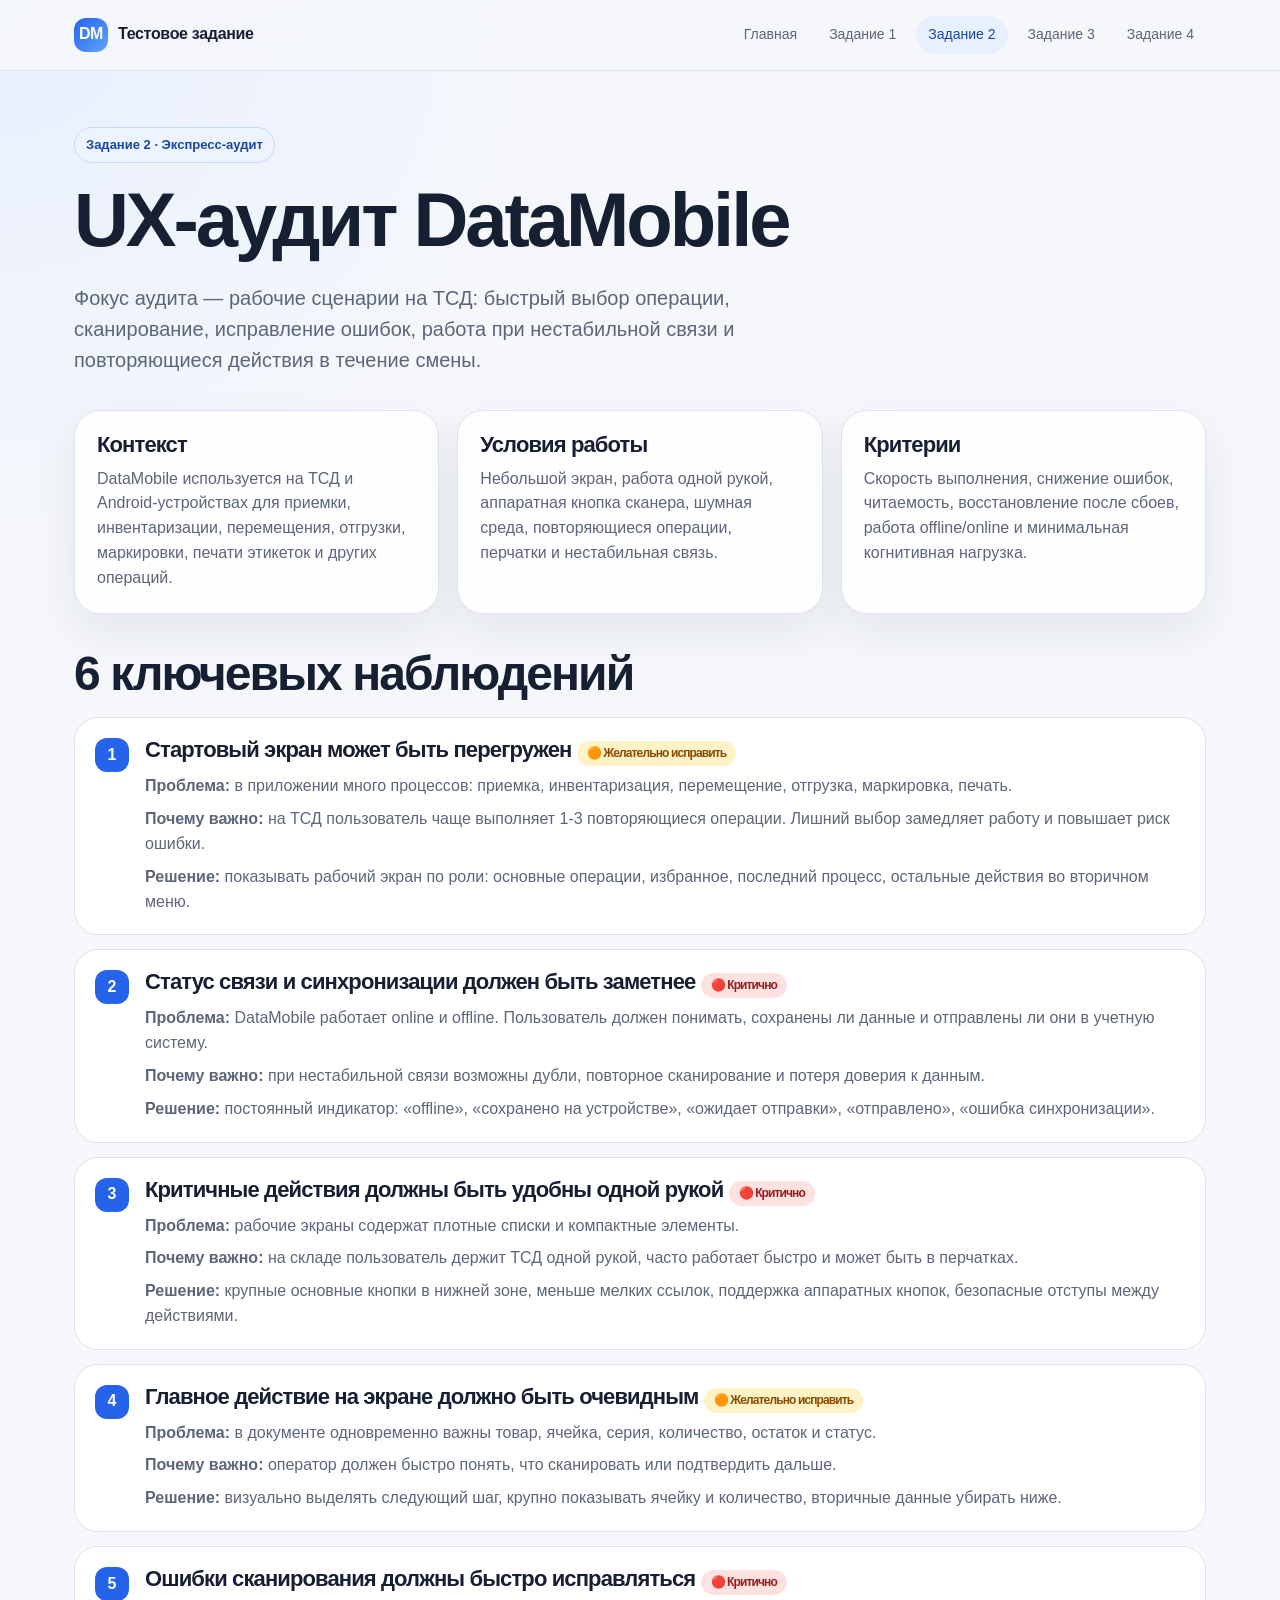
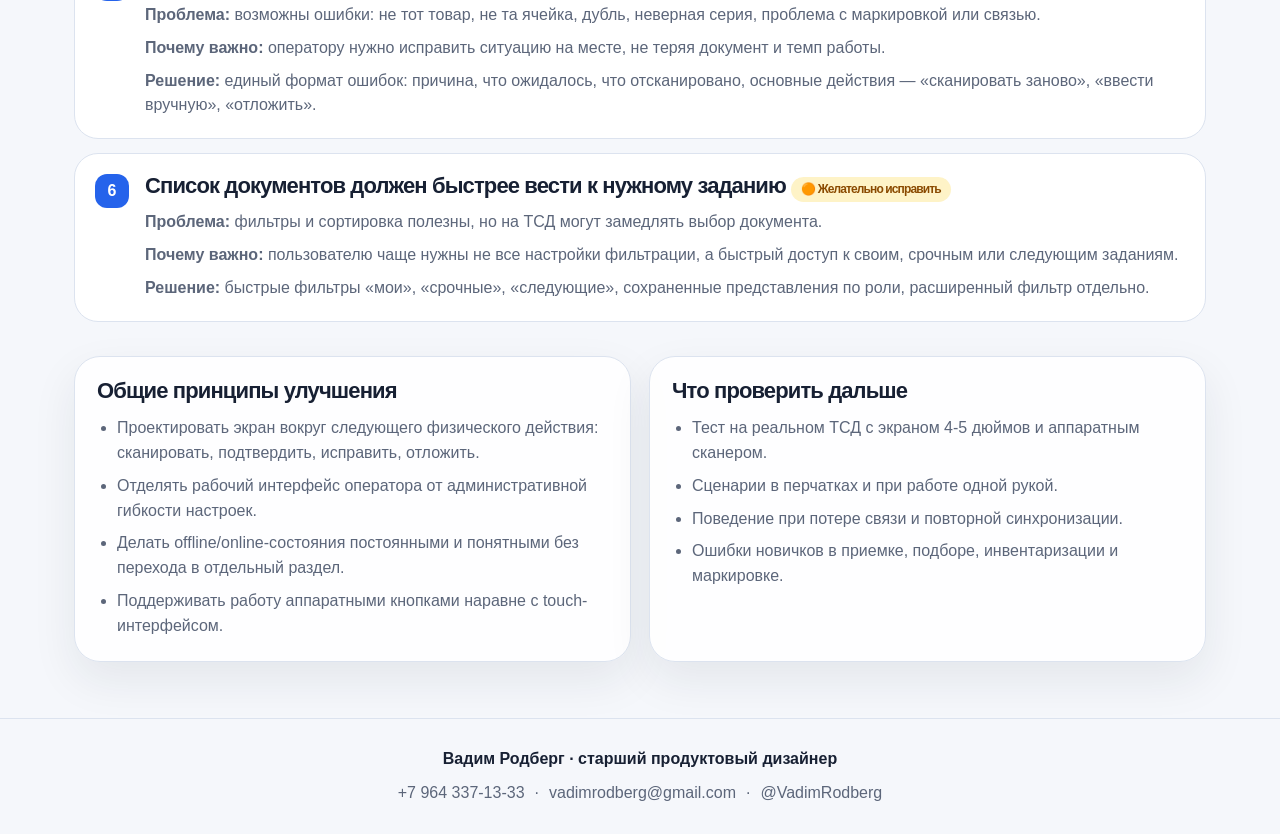
==== commit 9bd19694: "Заменил все упоминания терминал на ТСД с корректными формулировками." ====
--- a/datamobile-audit.html
+++ b/datamobile-audit.html
@@ -4,18 +4,19 @@
     <meta charset="utf-8">
     <meta name="viewport" content="width=device-width, initial-scale=1">
     <title>UX-аудит DataMobile</title>
+    <link rel="icon" type="image/png" href="assets/favicon.png">
     <link rel="stylesheet" href="assets/styles.css">
   </head>
   <body>
     <header class="site-header">
       <nav class="nav" aria-label="Основная навигация">
-        <a class="brand" href="index.html"><span class="brand-mark">DM</span><span>DMcloud FUX</span></a>
+        <a class="brand" href="index.html"><span class="brand-mark">DM</span><span>Тестовое задание</span></a>
         <div class="nav-links">
           <a href="index.html">Главная</a>
           <a href="task-1.html">Задание 1</a>
           <a class="active" href="datamobile-audit.html">Задание 2</a>
-          <a class="muted-link" href="index.html#task-3">Задание 3</a>
-          <a class="muted-link" href="index.html#task-4">Задание 4</a>
+          <a href="task-3.html">Задание 3</a>
+          <a href="task-4.html">Задание 4</a>
         </div>
       </nav>
     </header>
@@ -24,10 +25,6 @@
       <p class="eyebrow">Задание 2 · Экспресс-аудит</p>
       <h1>UX-аудит DataMobile</h1>
       <p class="lead">Фокус аудита — рабочие сценарии на ТСД: быстрый выбор операции, сканирование, исправление ошибок, работа при нестабильной связи и повторяющиеся действия в течение смены.</p>
-      <div class="actions">
-        <a class="button primary" href="#observations">Смотреть наблюдения</a>
-        <a class="button" href="index.html">На главную</a>
-      </div>
 
       <section class="section grid three">
         <article class="card info-card">
--- a/assets/styles.css
+++ b/assets/styles.css
@@ -124,6 +124,28 @@
   padding: 24px;
 }
 
+.hero-person {
+  display: flex;
+  align-items: center;
+  gap: 18px;
+  margin-bottom: 22px;
+  flex-wrap: wrap;
+}
+
+.hero-person .eyebrow {
+  margin: 0;
+}
+
+.hero-photo {
+  width: 132px;
+  height: 132px;
+  border-radius: 22px;
+  object-fit: cover;
+  object-position: center;
+  display: block;
+  box-shadow: var(--shadow);
+}
+
 .candidate-list {
   display: grid;
   gap: 12px;
@@ -186,6 +208,24 @@
   display: flex;
   gap: 12px;
   flex-wrap: wrap;
+}
+
+.page-kicker {
+  position: sticky;
+  top: 72px;
+  z-index: 9;
+  display: flex;
+  align-items: center;
+  justify-content: space-between;
+  gap: 16px;
+  margin-bottom: 16px;
+  padding: 10px 0;
+  background: rgba(245, 247, 251, 0.92);
+  backdrop-filter: blur(16px);
+}
+
+.page-kicker .eyebrow {
+  margin: 0;
 }
 
 .button {
@@ -375,8 +415,8 @@
 
 .prototype-nav {
   position: sticky;
-  top: 68px;
-  z-index: 9;
+  top: 140px;
+  z-index: 8;
   display: flex;
   gap: 8px;
   margin: 24px 0;
@@ -447,13 +487,26 @@
 .qr {
   width: 116px;
   height: 116px;
+  display: grid;
+  place-items: center;
+  gap: 4px;
+  margin-top: 12px;
+  padding: 14px;
   border-radius: 18px;
-  background:
-    linear-gradient(90deg, #172033 12px, transparent 12px) 0 0 / 29px 29px,
-    linear-gradient(#172033 12px, transparent 12px) 0 0 / 29px 29px,
-    #fff;
-  border: 12px solid #fff;
-  box-shadow: inset 0 0 0 1px var(--line);
+  border: 1px dashed #9bb3e8;
+  background: #edf4ff;
+  color: var(--primary-dark);
+  text-align: center;
+}
+
+.qr strong {
+  font-size: 18px;
+}
+
+.qr span {
+  color: var(--muted);
+  font-size: 12px;
+  line-height: 1.25;
 }
 
 .note {
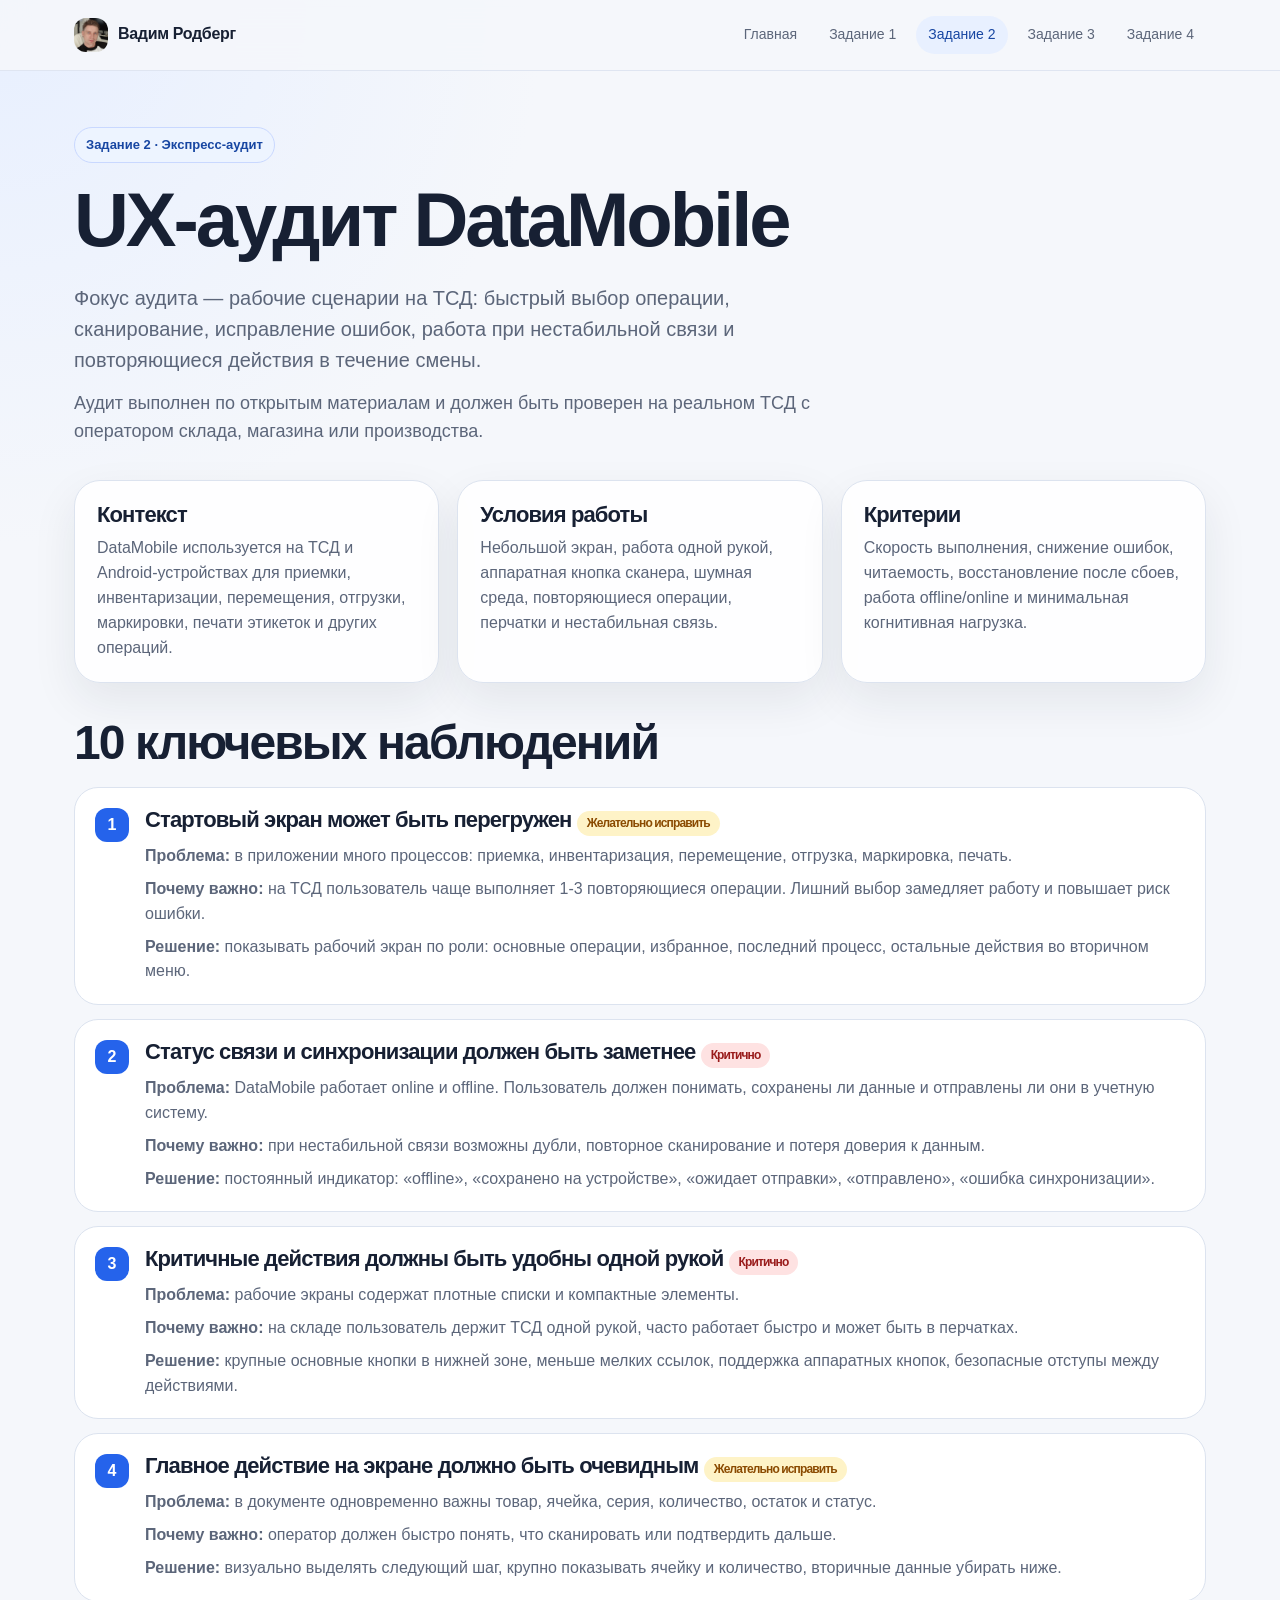
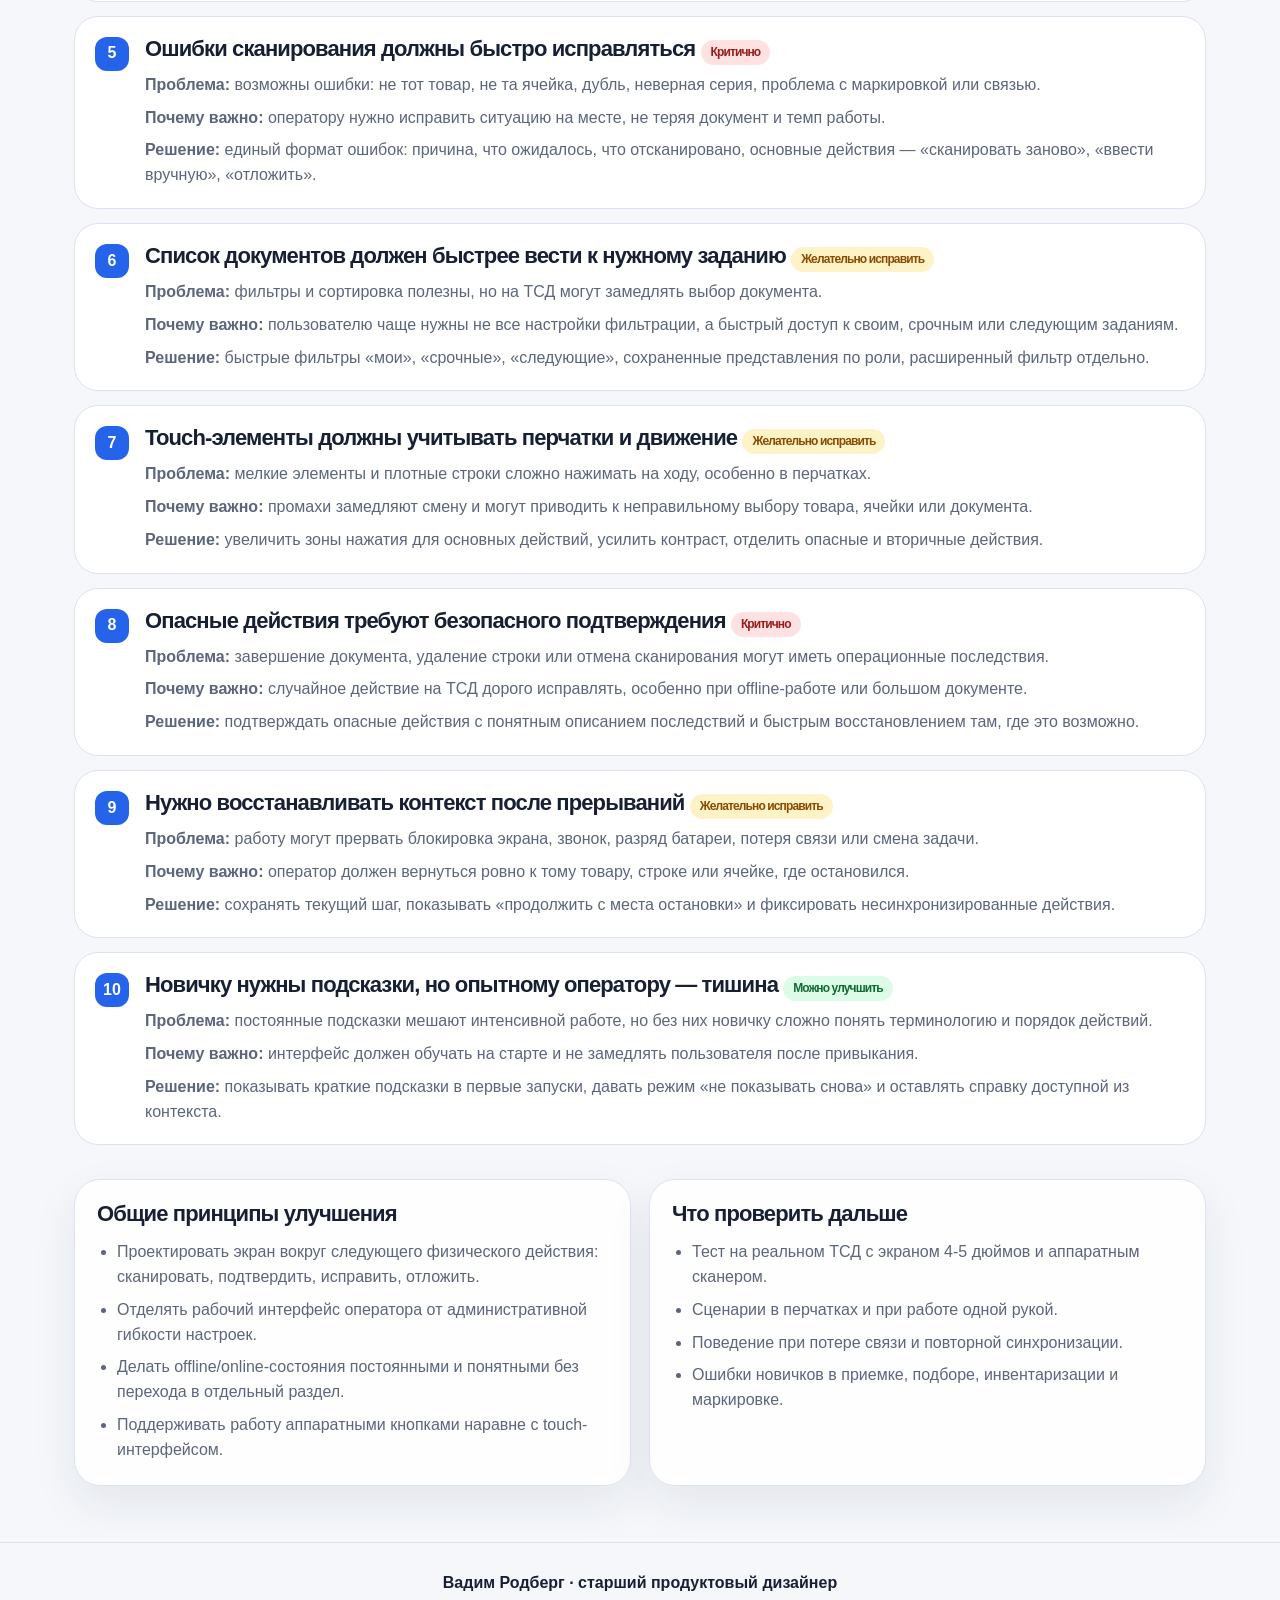
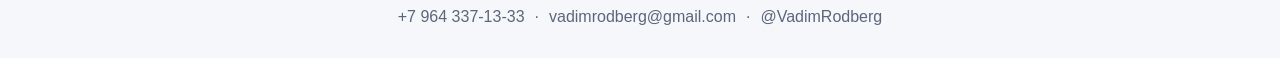
==== commit f5f3fcc0: "Готово: заменил мастер во всех HTML и product-docs.md. Основные замены:  Мастер первого запуска -> П" ====
--- a/datamobile-audit.html
+++ b/datamobile-audit.html
@@ -10,7 +10,7 @@
   <body>
     <header class="site-header">
       <nav class="nav" aria-label="Основная навигация">
-        <a class="brand" href="index.html"><span class="brand-mark">DM</span><span>Тестовое задание</span></a>
+        <a class="brand" href="index.html"><img class="brand-photo" src="assets/foto.png" alt="Вадим Родберг"><span>Вадим Родберг</span></a>
         <div class="nav-links">
           <a href="index.html">Главная</a>
           <a href="task-1.html">Задание 1</a>
@@ -25,6 +25,7 @@
       <p class="eyebrow">Задание 2 · Экспресс-аудит</p>
       <h1>UX-аудит DataMobile</h1>
       <p class="lead">Фокус аудита — рабочие сценарии на ТСД: быстрый выбор операции, сканирование, исправление ошибок, работа при нестабильной связи и повторяющиеся действия в течение смены.</p>
+      <p class="section-lead">Аудит выполнен по открытым материалам и должен быть проверен на реальном ТСД с оператором склада, магазина или производства.</p>
 
       <section class="section grid three">
         <article class="card info-card">
@@ -42,48 +43,76 @@
       </section>
 
       <section id="observations" class="section">
-        <h2 class="section-title">6 ключевых наблюдений</h2>
+        <h2 class="section-title">10 ключевых наблюдений</h2>
         <div class="flow">
           <article class="flow-step">
-            <h3>Стартовый экран может быть перегружен <span class="pill warning">🟠 Желательно исправить</span></h3>
+            <h3>Стартовый экран может быть перегружен <span class="pill warning">Желательно исправить</span></h3>
             <p><strong>Проблема:</strong> в приложении много процессов: приемка, инвентаризация, перемещение, отгрузка, маркировка, печать.</p>
             <p><strong>Почему важно:</strong> на ТСД пользователь чаще выполняет 1-3 повторяющиеся операции. Лишний выбор замедляет работу и повышает риск ошибки.</p>
             <p><strong>Решение:</strong> показывать рабочий экран по роли: основные операции, избранное, последний процесс, остальные действия во вторичном меню.</p>
           </article>
 
           <article class="flow-step">
-            <h3>Статус связи и синхронизации должен быть заметнее <span class="pill danger">🔴 Критично</span></h3>
+            <h3>Статус связи и синхронизации должен быть заметнее <span class="pill danger">Критично</span></h3>
             <p><strong>Проблема:</strong> DataMobile работает online и offline. Пользователь должен понимать, сохранены ли данные и отправлены ли они в учетную систему.</p>
             <p><strong>Почему важно:</strong> при нестабильной связи возможны дубли, повторное сканирование и потеря доверия к данным.</p>
             <p><strong>Решение:</strong> постоянный индикатор: «offline», «сохранено на устройстве», «ожидает отправки», «отправлено», «ошибка синхронизации».</p>
           </article>
 
           <article class="flow-step">
-            <h3>Критичные действия должны быть удобны одной рукой <span class="pill danger">🔴 Критично</span></h3>
+            <h3>Критичные действия должны быть удобны одной рукой <span class="pill danger">Критично</span></h3>
             <p><strong>Проблема:</strong> рабочие экраны содержат плотные списки и компактные элементы.</p>
             <p><strong>Почему важно:</strong> на складе пользователь держит ТСД одной рукой, часто работает быстро и может быть в перчатках.</p>
             <p><strong>Решение:</strong> крупные основные кнопки в нижней зоне, меньше мелких ссылок, поддержка аппаратных кнопок, безопасные отступы между действиями.</p>
           </article>
 
           <article class="flow-step">
-            <h3>Главное действие на экране должно быть очевидным <span class="pill warning">🟠 Желательно исправить</span></h3>
+            <h3>Главное действие на экране должно быть очевидным <span class="pill warning">Желательно исправить</span></h3>
             <p><strong>Проблема:</strong> в документе одновременно важны товар, ячейка, серия, количество, остаток и статус.</p>
             <p><strong>Почему важно:</strong> оператор должен быстро понять, что сканировать или подтвердить дальше.</p>
             <p><strong>Решение:</strong> визуально выделять следующий шаг, крупно показывать ячейку и количество, вторичные данные убирать ниже.</p>
           </article>
 
           <article class="flow-step">
-            <h3>Ошибки сканирования должны быстро исправляться <span class="pill danger">🔴 Критично</span></h3>
+            <h3>Ошибки сканирования должны быстро исправляться <span class="pill danger">Критично</span></h3>
             <p><strong>Проблема:</strong> возможны ошибки: не тот товар, не та ячейка, дубль, неверная серия, проблема с маркировкой или связью.</p>
             <p><strong>Почему важно:</strong> оператору нужно исправить ситуацию на месте, не теряя документ и темп работы.</p>
             <p><strong>Решение:</strong> единый формат ошибок: причина, что ожидалось, что отсканировано, основные действия — «сканировать заново», «ввести вручную», «отложить».</p>
           </article>
 
           <article class="flow-step">
-            <h3>Список документов должен быстрее вести к нужному заданию <span class="pill warning">🟠 Желательно исправить</span></h3>
+            <h3>Список документов должен быстрее вести к нужному заданию <span class="pill warning">Желательно исправить</span></h3>
             <p><strong>Проблема:</strong> фильтры и сортировка полезны, но на ТСД могут замедлять выбор документа.</p>
             <p><strong>Почему важно:</strong> пользователю чаще нужны не все настройки фильтрации, а быстрый доступ к своим, срочным или следующим заданиям.</p>
             <p><strong>Решение:</strong> быстрые фильтры «мои», «срочные», «следующие», сохраненные представления по роли, расширенный фильтр отдельно.</p>
+          </article>
+
+          <article class="flow-step">
+            <h3>Touch-элементы должны учитывать перчатки и движение <span class="pill warning">Желательно исправить</span></h3>
+            <p><strong>Проблема:</strong> мелкие элементы и плотные строки сложно нажимать на ходу, особенно в перчатках.</p>
+            <p><strong>Почему важно:</strong> промахи замедляют смену и могут приводить к неправильному выбору товара, ячейки или документа.</p>
+            <p><strong>Решение:</strong> увеличить зоны нажатия для основных действий, усилить контраст, отделить опасные и вторичные действия.</p>
+          </article>
+
+          <article class="flow-step">
+            <h3>Опасные действия требуют безопасного подтверждения <span class="pill danger">Критично</span></h3>
+            <p><strong>Проблема:</strong> завершение документа, удаление строки или отмена сканирования могут иметь операционные последствия.</p>
+            <p><strong>Почему важно:</strong> случайное действие на ТСД дорого исправлять, особенно при offline-работе или большом документе.</p>
+            <p><strong>Решение:</strong> подтверждать опасные действия с понятным описанием последствий и быстрым восстановлением там, где это возможно.</p>
+          </article>
+
+          <article class="flow-step">
+            <h3>Нужно восстанавливать контекст после прерываний <span class="pill warning">Желательно исправить</span></h3>
+            <p><strong>Проблема:</strong> работу могут прервать блокировка экрана, звонок, разряд батареи, потеря связи или смена задачи.</p>
+            <p><strong>Почему важно:</strong> оператор должен вернуться ровно к тому товару, строке или ячейке, где остановился.</p>
+            <p><strong>Решение:</strong> сохранять текущий шаг, показывать «продолжить с места остановки» и фиксировать несинхронизированные действия.</p>
+          </article>
+
+          <article class="flow-step">
+            <h3>Новичку нужны подсказки, но опытному оператору — тишина <span class="pill success">Можно улучшить</span></h3>
+            <p><strong>Проблема:</strong> постоянные подсказки мешают интенсивной работе, но без них новичку сложно понять терминологию и порядок действий.</p>
+            <p><strong>Почему важно:</strong> интерфейс должен обучать на старте и не замедлять пользователя после привыкания.</p>
+            <p><strong>Решение:</strong> показывать краткие подсказки в первые запуски, давать режим «не показывать снова» и оставлять справку доступной из контекста.</p>
           </article>
         </div>
       </section>
--- a/assets/styles.css
+++ b/assets/styles.css
@@ -79,6 +79,15 @@
   background: linear-gradient(135deg, var(--primary), #60a5fa);
 }
 
+.brand-photo {
+  width: 34px;
+  height: 34px;
+  border-radius: 12px;
+  object-fit: cover;
+  object-position: center;
+  display: block;
+}
+
 .nav-links {
   display: flex;
   align-items: center;
@@ -238,6 +247,8 @@
   border: 1px solid var(--line);
   background: var(--surface);
   color: var(--text);
+  cursor: pointer;
+  font: inherit;
   font-weight: 800;
   box-shadow: 0 8px 20px rgba(23, 32, 51, 0.05);
 }
@@ -343,6 +354,16 @@
 
 .info-card h3 + p {
   margin-top: 10px;
+}
+
+
+.source-list {
+  columns: 2;
+  column-gap: 28px;
+}
+
+.muted-duplicate {
+  display: none;
 }
 
 .section {
@@ -509,6 +530,68 @@
   line-height: 1.25;
 }
 
+.progress-track {
+  height: 10px;
+  margin-top: 24px;
+  overflow: hidden;
+  border-radius: 999px;
+  background: #dce3ef;
+}
+
+.progress-track span {
+  display: block;
+  height: 100%;
+  border-radius: inherit;
+  background: linear-gradient(90deg, var(--primary), #60a5fa);
+}
+
+.phone-frame {
+  min-height: 420px;
+  padding: 16px;
+  border: 10px solid #172033;
+  border-radius: 34px;
+  background: #f8faff;
+  box-shadow: var(--shadow);
+}
+
+.phone-top {
+  display: flex;
+  align-items: center;
+  justify-content: space-between;
+  gap: 10px;
+  padding-bottom: 14px;
+  border-bottom: 1px solid var(--line);
+}
+
+.badge {
+  min-width: 28px;
+  height: 28px;
+  display: inline-grid;
+  place-items: center;
+  border-radius: 999px;
+  color: #fff;
+  background: var(--danger);
+  font-size: 12px;
+  font-weight: 900;
+}
+
+.phone-content {
+  display: grid;
+  gap: 14px;
+  padding-top: 18px;
+}
+
+.scan-box {
+  min-height: 140px;
+  display: grid;
+  place-items: center;
+  border: 1px dashed #9bb3e8;
+  border-radius: 22px;
+  color: var(--primary-dark);
+  background: #edf4ff;
+  font-weight: 900;
+}
+
 .note {
   margin-top: 14px;
   padding: 14px;
@@ -574,6 +657,10 @@
   .screen-header {
     flex-direction: column;
   }
+
+  .source-list {
+    columns: 1;
+  }
 }
 
 @media (max-width: 520px) {
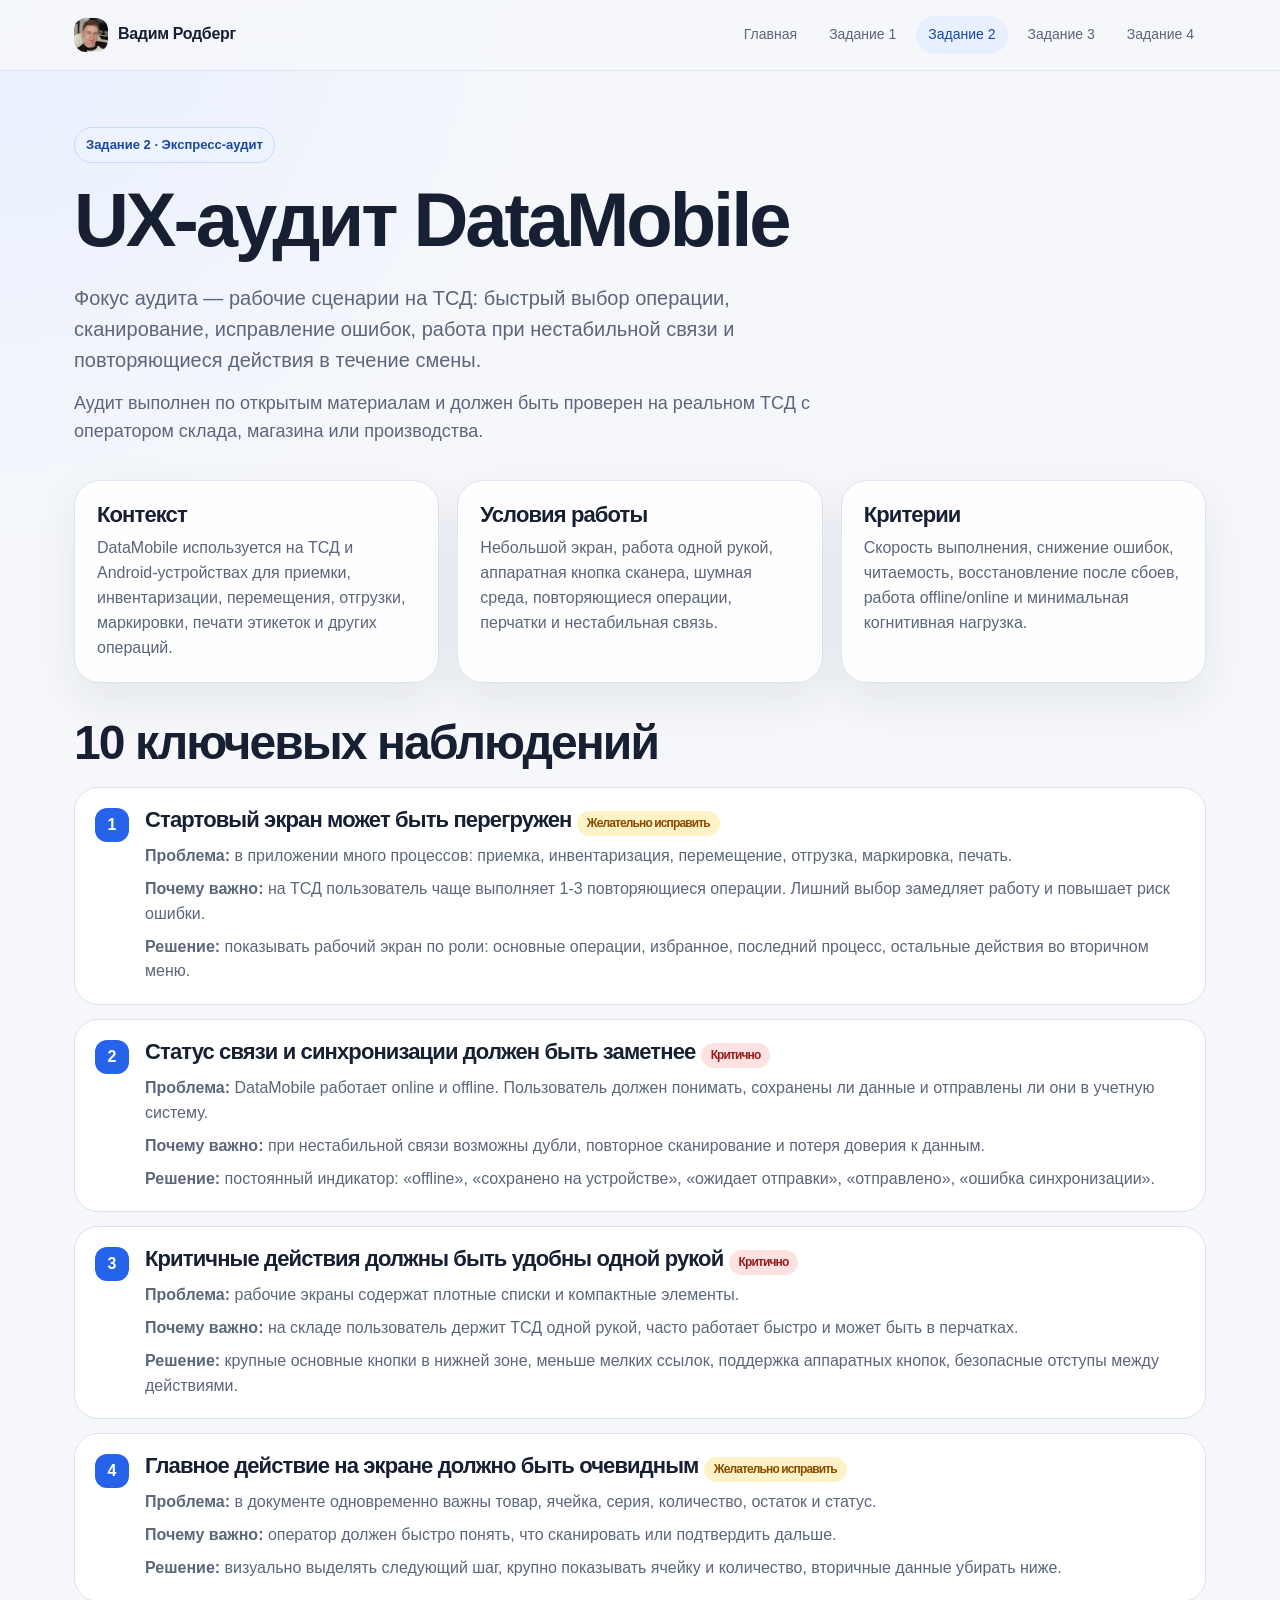
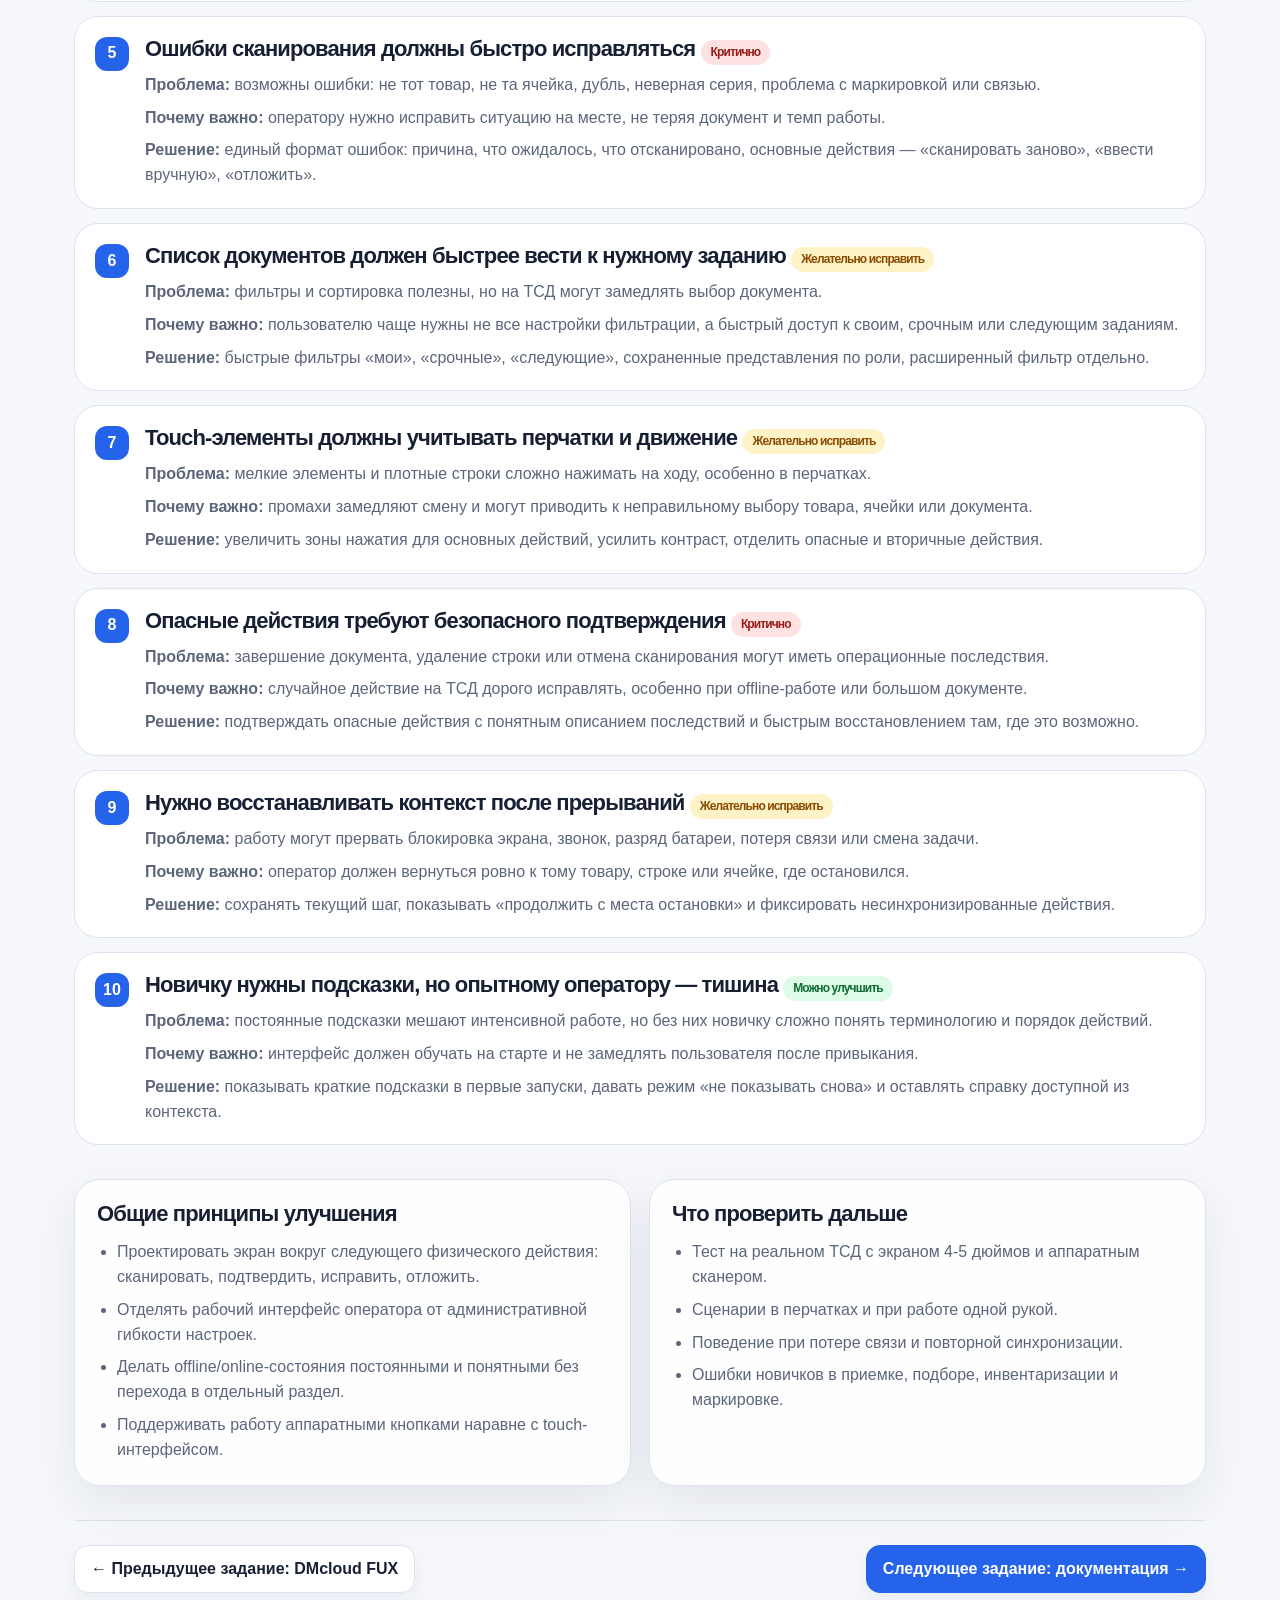
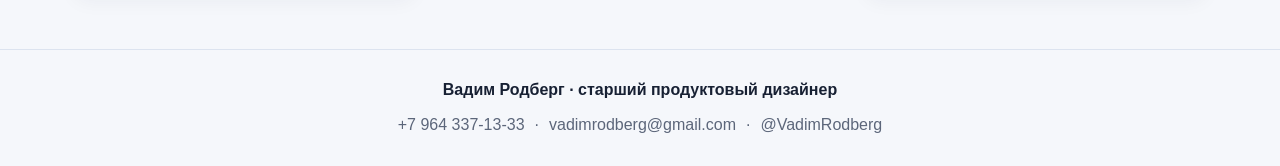
==== commit e395eef3: "Добавил нижнюю навигацию между заданиями" ====
--- a/datamobile-audit.html
+++ b/datamobile-audit.html
@@ -3,7 +3,8 @@
   <head>
     <meta charset="utf-8">
     <meta name="viewport" content="width=device-width, initial-scale=1">
-    <title>UX-аудит DataMobile</title>
+    <meta name="description" content="Экспресс UX-аудит DataMobile для ТСД: 10 наблюдений о скорости работы, ошибках, синхронизации, навигации и приоритетах улучшений.">
+    <title>Задание 2 · UX-аудит DataMobile</title>
     <link rel="icon" type="image/png" href="assets/favicon.png">
     <link rel="stylesheet" href="assets/styles.css">
   </head>
@@ -138,6 +139,11 @@
         </article>
       </section>
 
+      <nav class="step-nav" aria-label="Навигация между заданиями">
+        <a class="button" href="task-1.html">← Предыдущее задание: DMcloud FUX</a>
+        <a class="button primary" href="task-3.html">Следующее задание: документация →</a>
+      </nav>
+
     </main>
 
     <footer class="footer">
--- a/assets/styles.css
+++ b/assets/styles.css
@@ -219,6 +219,16 @@
   flex-wrap: wrap;
 }
 
+.step-nav {
+  display: flex;
+  justify-content: space-between;
+  gap: 12px;
+  margin-top: 34px;
+  padding-top: 24px;
+  border-top: 1px solid var(--line);
+  flex-wrap: wrap;
+}
+
 .page-kicker {
   position: sticky;
   top: 72px;
@@ -356,6 +366,25 @@
   margin-top: 10px;
 }
 
+.card-cta {
+  display: inline-flex;
+  align-items: center;
+  gap: 8px;
+  margin-top: 18px;
+  padding: 10px 13px;
+  border-radius: 14px;
+  color: #fff;
+  background: var(--primary);
+  font-size: 14px;
+  font-weight: 800;
+}
+
+.card-cta span {
+  color: inherit;
+  font-size: 16px;
+  line-height: 1;
+}
+
 
 .source-list {
   columns: 2;
@@ -381,6 +410,28 @@
 
 .list li + li {
   margin-top: 8px;
+}
+
+.plain-points {
+  margin: 18px 0 0;
+  padding-left: 24px;
+}
+
+.plain-points li {
+  color: var(--muted);
+}
+
+.plain-points li + li {
+  margin-top: 16px;
+}
+
+.plain-points strong {
+  color: var(--text);
+}
+
+.plain-points .pill {
+  margin-left: 8px;
+  vertical-align: middle;
 }
 
 .flow {
@@ -545,53 +596,6 @@
   background: linear-gradient(90deg, var(--primary), #60a5fa);
 }
 
-.phone-frame {
-  min-height: 420px;
-  padding: 16px;
-  border: 10px solid #172033;
-  border-radius: 34px;
-  background: #f8faff;
-  box-shadow: var(--shadow);
-}
-
-.phone-top {
-  display: flex;
-  align-items: center;
-  justify-content: space-between;
-  gap: 10px;
-  padding-bottom: 14px;
-  border-bottom: 1px solid var(--line);
-}
-
-.badge {
-  min-width: 28px;
-  height: 28px;
-  display: inline-grid;
-  place-items: center;
-  border-radius: 999px;
-  color: #fff;
-  background: var(--danger);
-  font-size: 12px;
-  font-weight: 900;
-}
-
-.phone-content {
-  display: grid;
-  gap: 14px;
-  padding-top: 18px;
-}
-
-.scan-box {
-  min-height: 140px;
-  display: grid;
-  place-items: center;
-  border: 1px dashed #9bb3e8;
-  border-radius: 22px;
-  color: var(--primary-dark);
-  background: #edf4ff;
-  font-weight: 900;
-}
-
 .note {
   margin-top: 14px;
   padding: 14px;
